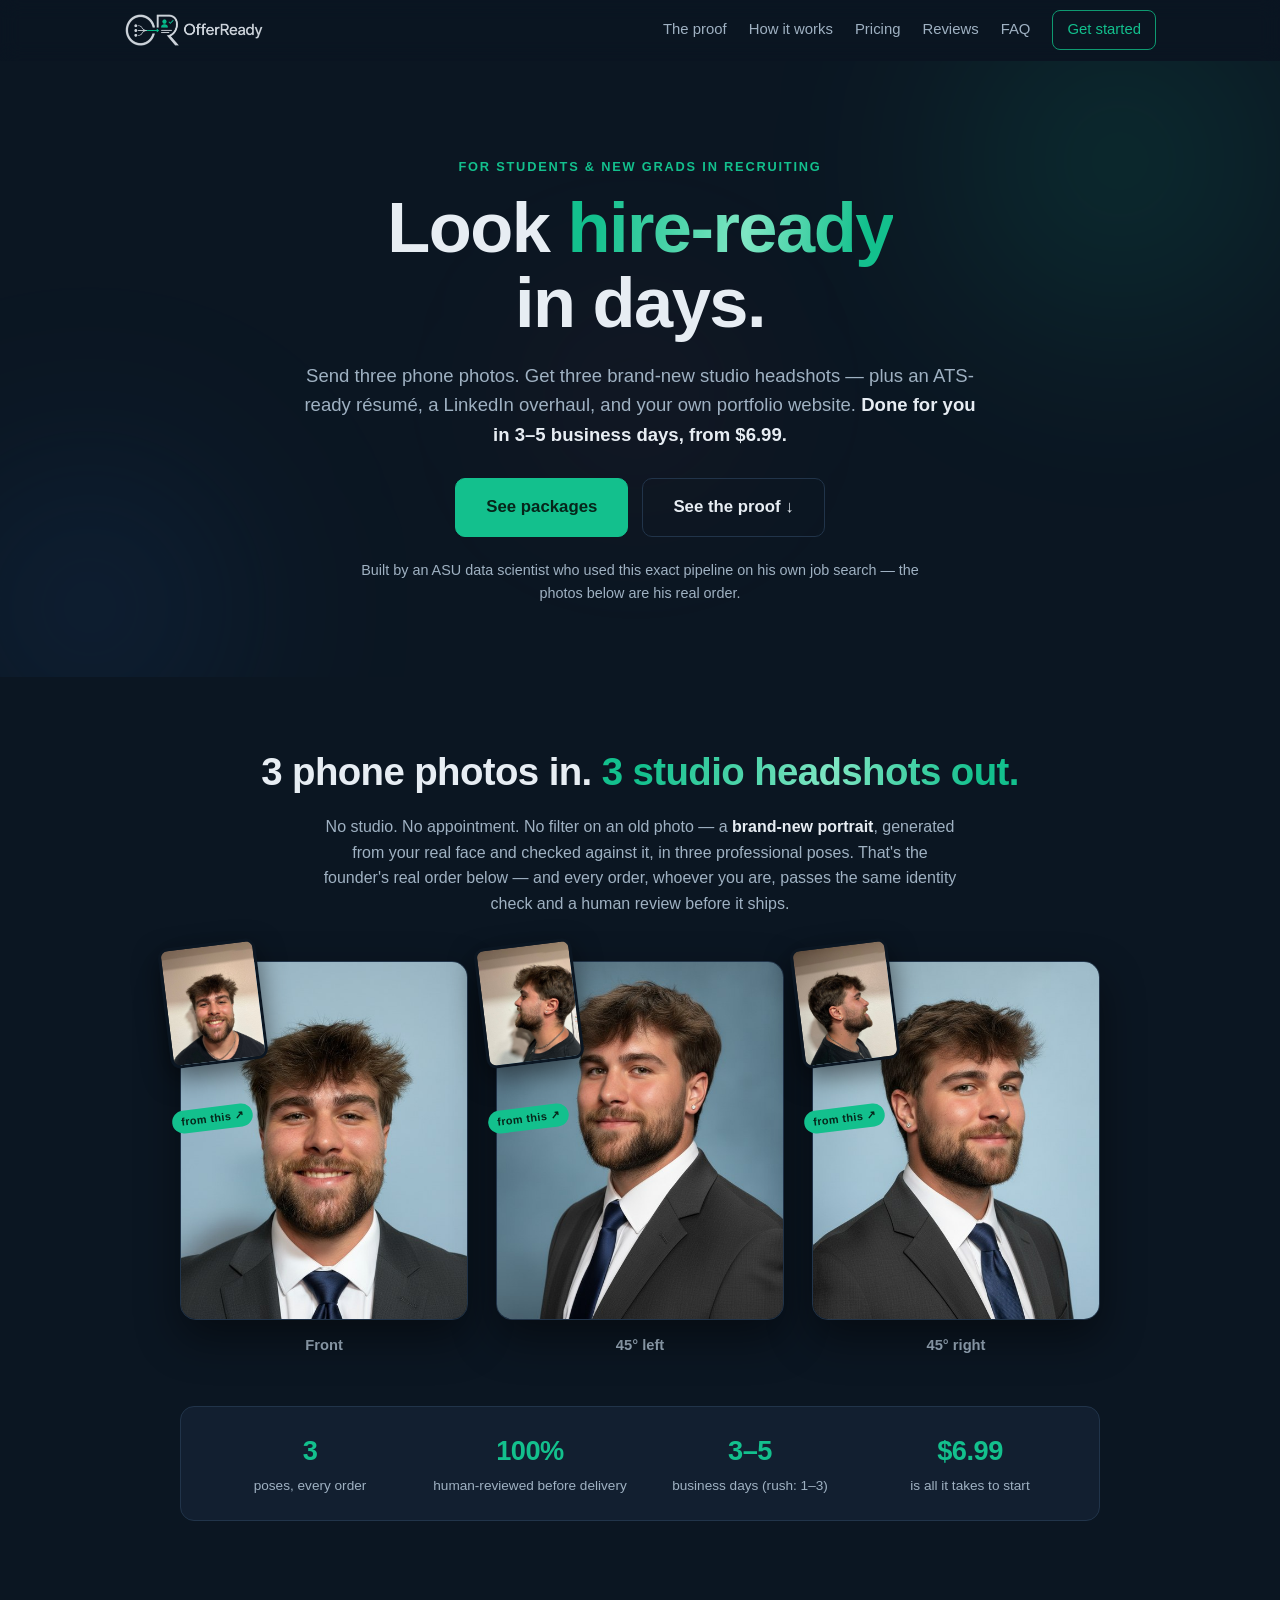
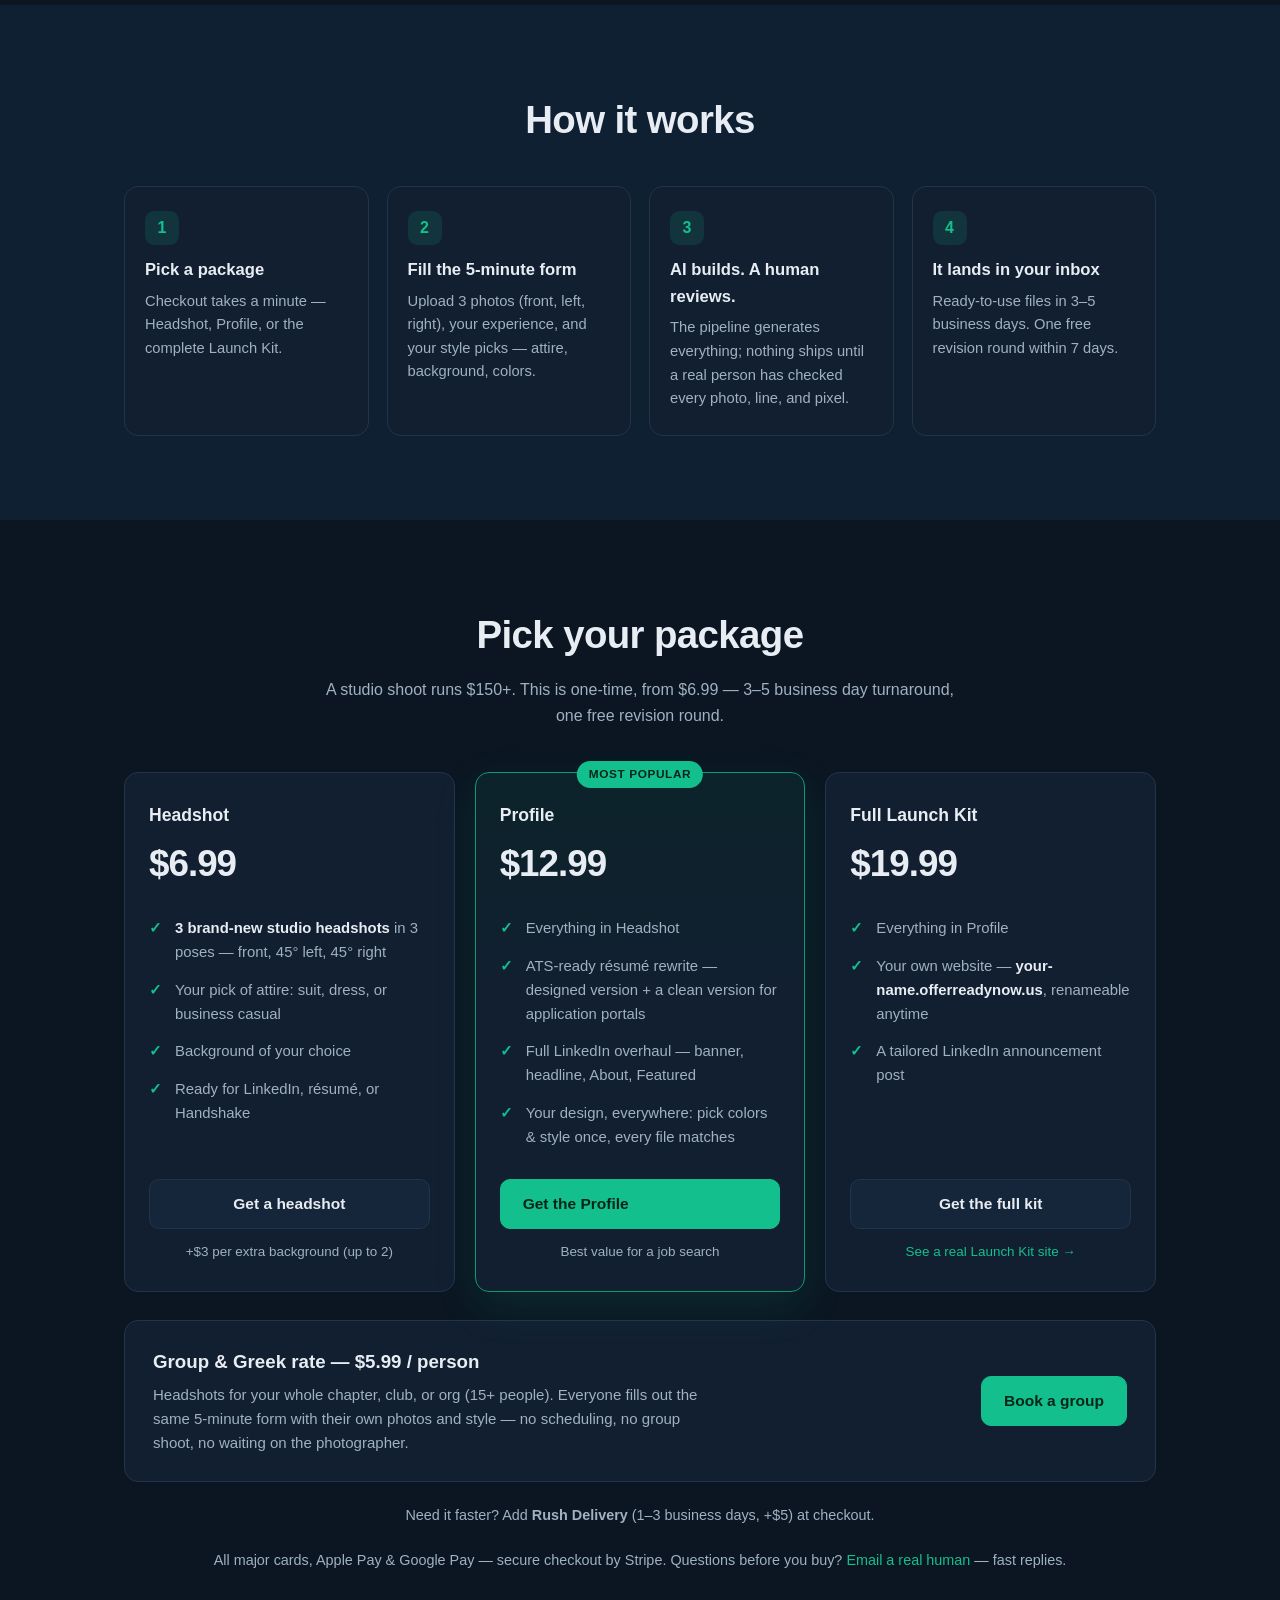
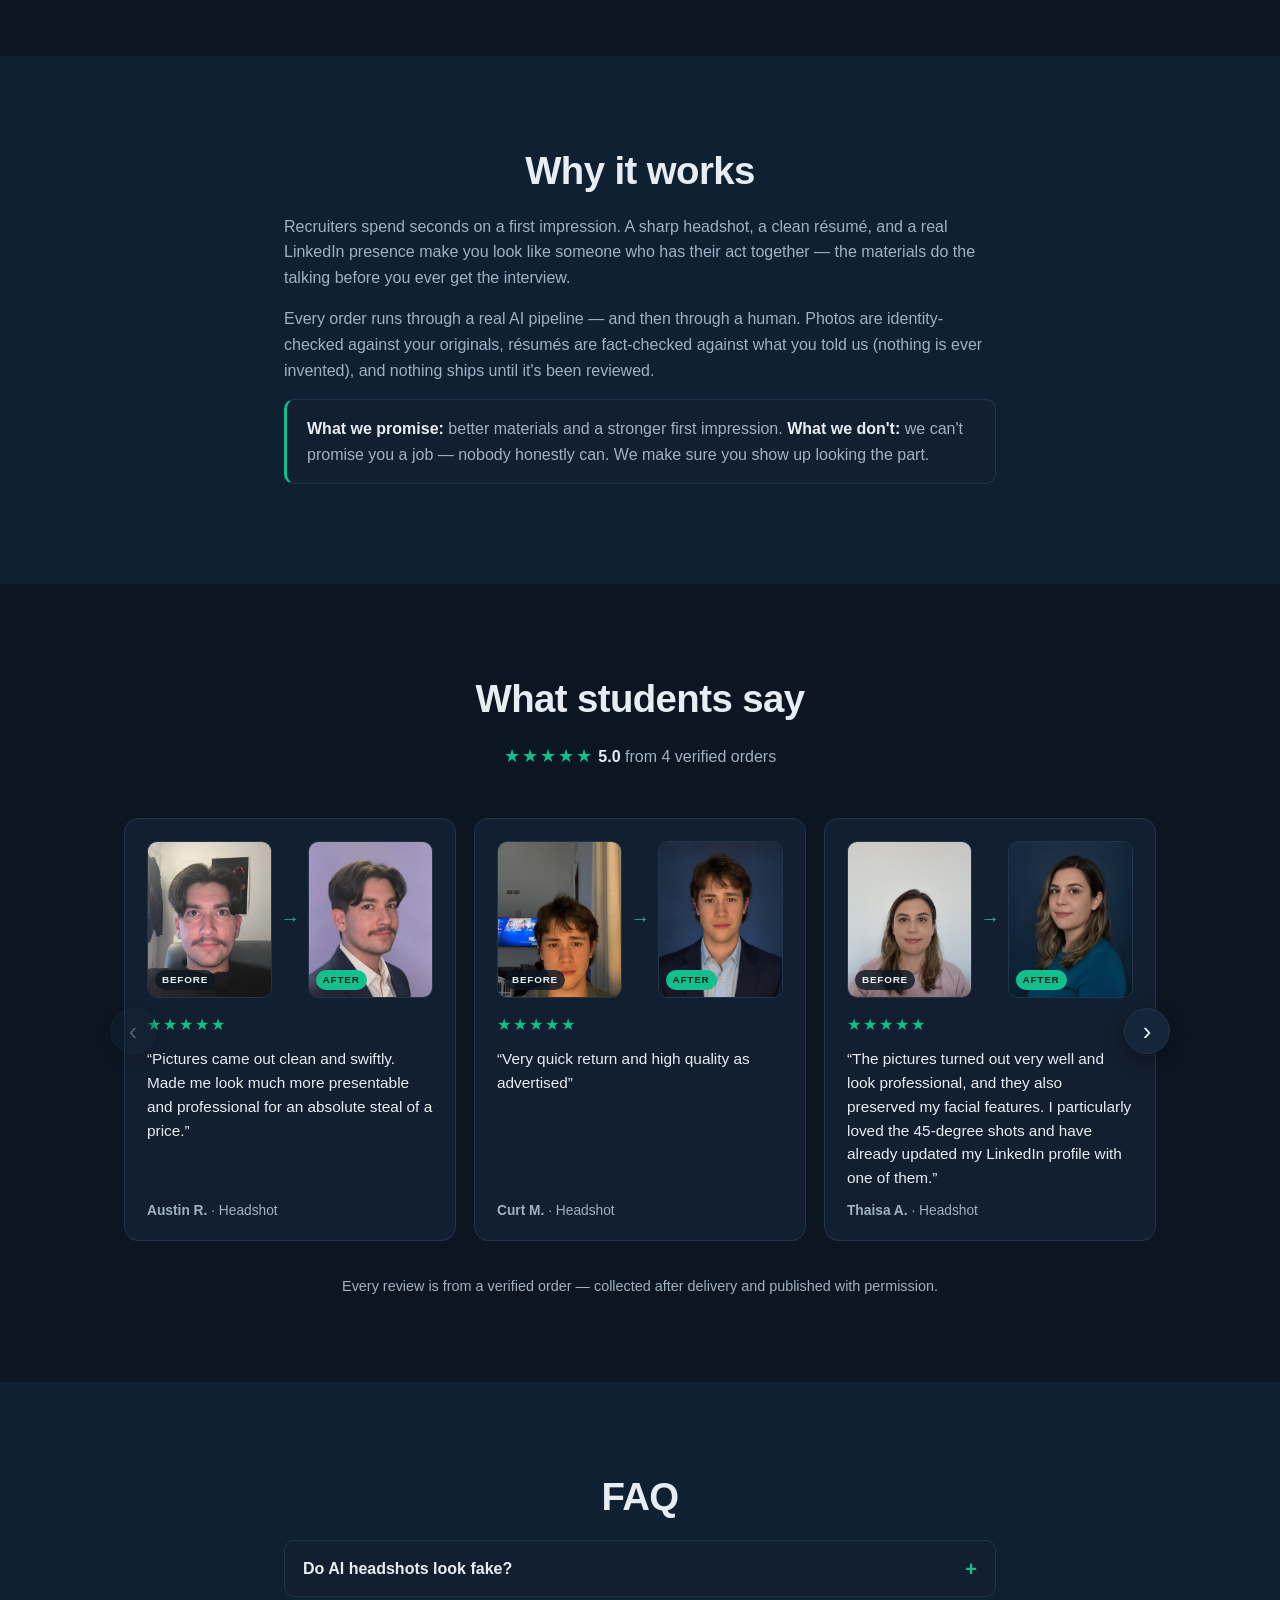
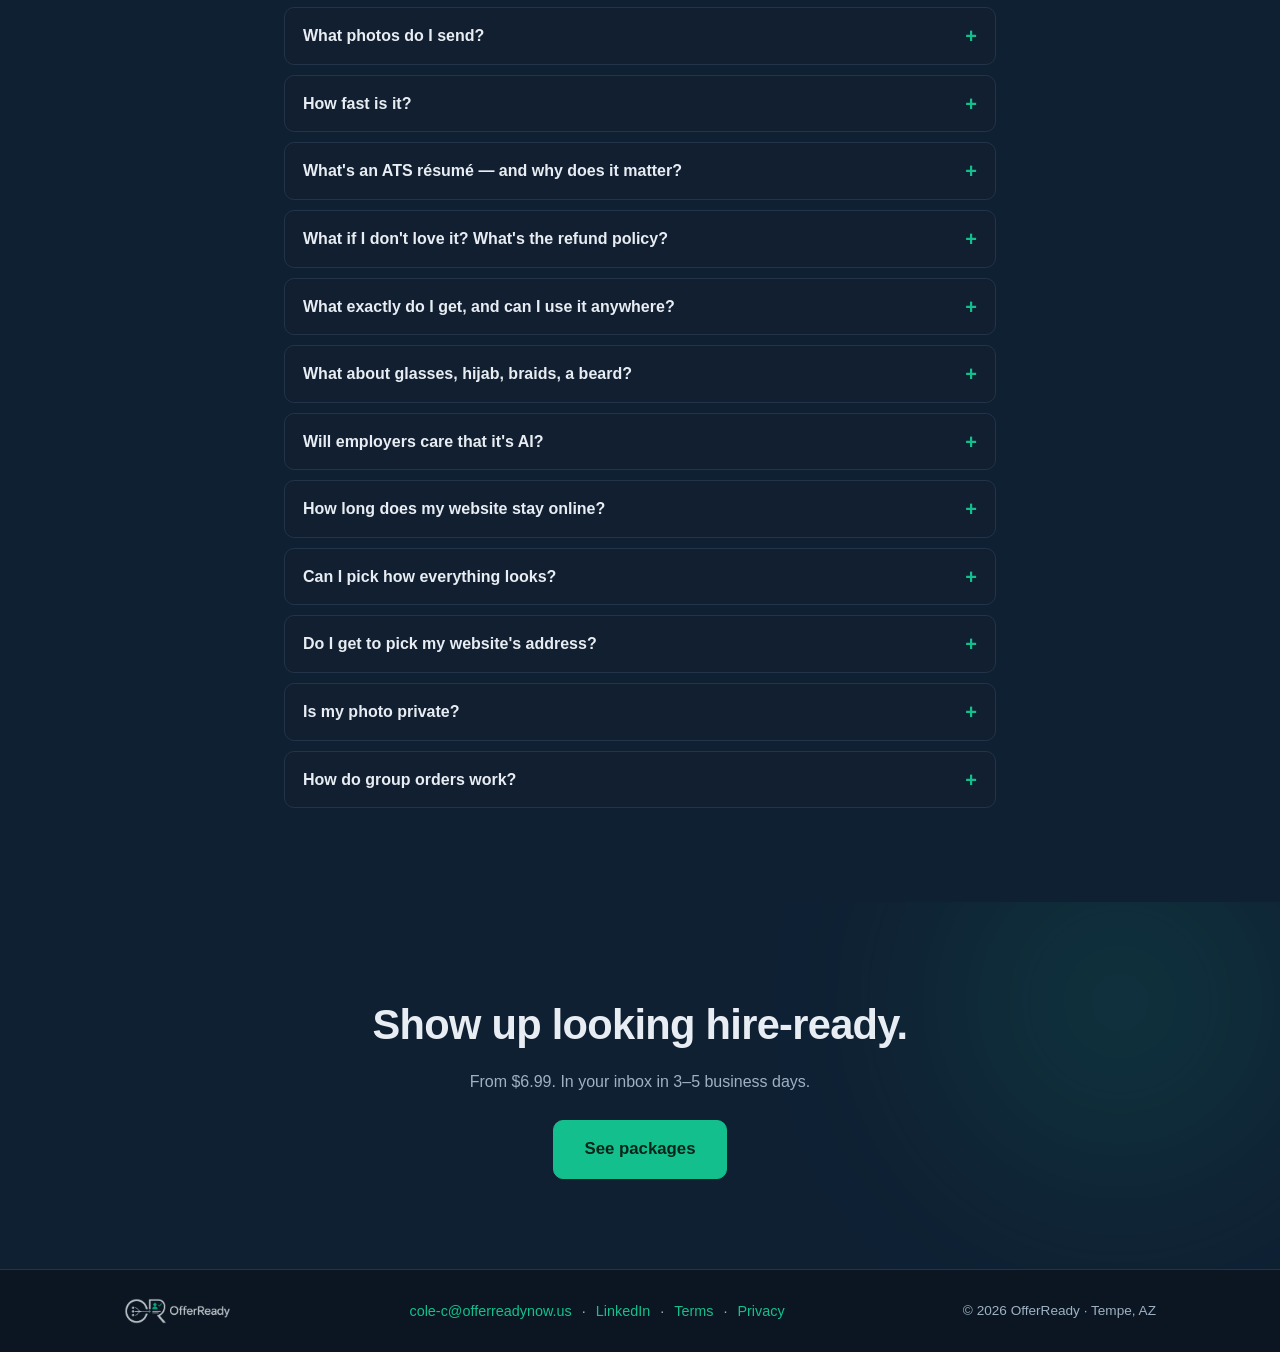
==== index.html @ 468ddea2 "reviews: clickthrough carousel (3 at a time, arrows page through)" ====
<!DOCTYPE html>
<html lang="en">
<head>
  <meta charset="UTF-8" />
  <meta name="viewport" content="width=device-width, initial-scale=1.0" />
  <title>OfferReady — Land the interview. Headshots, résumé, LinkedIn &amp; portfolio, AI-built in days.</title>
  <meta name="description" content="Send 3 phone photos, get 3 brand-new studio headshots — plus an ATS résumé, LinkedIn overhaul, and a hosted portfolio site. Done for you in 3–5 business days, from $6.99." />
  <meta property="og:title" content="OfferReady — 3 phone photos in. 3 studio headshots out." />
  <meta property="og:description" content="AI-built headshots, résumé, LinkedIn & portfolio in 3–5 business days. From $6.99." />
  <meta property="og:image" content="https://offerreadynow.us/assets/proof/og_card.png" />
  <meta property="og:url" content="https://offerreadynow.us/" />
  <meta property="og:type" content="website" />
  <meta name="twitter:card" content="summary_large_image" />
  <meta name="twitter:image" content="https://offerreadynow.us/assets/proof/og_card.png" />
  <link rel="icon" type="image/png" href="assets/favicon.png" />
  <link rel="stylesheet" href="style.css" />
</head>
<body>
  <header class="nav" id="nav">
    <div class="container nav-inner">
      <a href="#top" class="brand"><img src="assets/logo_dark.png" alt="OfferReady" /></a>
      <nav class="nav-links">
        <a href="#proof">The proof</a>
        <a href="#how">How it works</a>
        <a href="#pricing">Pricing</a>
        <a href="#reviews" id="nav-reviews" style="display:none">Reviews</a>
        <a href="#faq">FAQ</a>
        <a href="#pricing" class="nav-cta">Get started</a>
      </nav>
    </div>
  </header>

  <!-- HERO -->
  <section class="hero" id="top">
    <div class="aurora a1"></div><div class="aurora a2"></div><div class="aurora a3"></div>
    <div class="container hero-inner">
      <p class="eyebrow reveal">For students &amp; new grads in recruiting</p>
      <h1 class="reveal">Look <span class="grad-text">hire-ready</span><br/>in days.</h1>
      <p class="lede reveal">Send three phone photos. Get three brand-new studio headshots — plus an ATS-ready résumé, a LinkedIn overhaul, and your own portfolio website. <strong>Done for you in 3–5 business days, from $6.99.</strong></p>
      <div class="cta-row reveal">
        <a href="#pricing" class="btn btn-primary btn-lg">See packages</a>
        <a href="#proof" class="btn btn-ghost btn-lg">See the proof ↓</a>
      </div>
      <p class="trust reveal">Built by an ASU data scientist who used this exact pipeline on his own job search — the photos below are his real order.</p>
    </div>
  </section>

  <!-- PROOF: 3 in, 3 out -->
  <section class="section proof" id="proof">
    <div class="container">
      <h2 class="reveal">3 phone photos in. <span class="grad-text">3 studio headshots out.</span></h2>
      <p class="section-sub reveal">No studio. No appointment. No filter on an old photo — a <strong>brand-new portrait</strong>, generated from your real face and checked against it, in three professional poses. That's the founder's real order below — and every order, whoever you are, passes the same identity check and a human review before it ships.</p>

      <div class="pairs">
        <figure class="pair reveal">
          <div class="after"><img src="assets/proof/after_1.jpg" alt="Generated studio headshot, facing forward" loading="lazy" />
            <img class="before" src="assets/proof/before_1.jpg" alt="Original phone photo, facing forward" loading="lazy" />
            <span class="from-chip">from this ↗</span>
          </div>
          <figcaption>Front</figcaption>
        </figure>
        <figure class="pair reveal">
          <div class="after"><img src="assets/proof/after_2.jpg" alt="Generated studio headshot, angled left" loading="lazy" />
            <img class="before" src="assets/proof/before_2.jpg" alt="Original phone photo, left profile" loading="lazy" />
            <span class="from-chip">from this ↗</span>
          </div>
          <figcaption>45° left</figcaption>
        </figure>
        <figure class="pair reveal">
          <div class="after"><img src="assets/proof/after_3.jpg" alt="Generated studio headshot, angled right" loading="lazy" />
            <img class="before" src="assets/proof/before_3.jpg" alt="Original phone photo, right profile" loading="lazy" />
            <span class="from-chip">from this ↗</span>
          </div>
          <figcaption>45° right</figcaption>
        </figure>
      </div>

      <div class="stat-band reveal">
        <div><strong>3</strong><span>poses, every order</span></div>
        <div><strong>100%</strong><span>human-reviewed before delivery</span></div>
        <div><strong>3–5</strong><span>business days (rush: 1–3)</span></div>
        <div><strong>$6.99</strong><span>is all it takes to start</span></div>
      </div>
    </div>
  </section>

  <!-- HOW IT WORKS -->
  <section class="section alt" id="how">
    <div class="container">
      <h2 class="reveal">How it works</h2>
      <div class="steps">
        <div class="step reveal"><span class="num">1</span><h3>Pick a package</h3><p>Checkout takes a minute — Headshot, Profile, or the complete Launch Kit.</p></div>
        <div class="step reveal"><span class="num">2</span><h3>Fill the 5-minute form</h3><p>Upload 3 photos (front, left, right), your experience, and your style picks — attire, background, colors.</p></div>
        <div class="step reveal"><span class="num">3</span><h3>AI builds. A human reviews.</h3><p>The pipeline generates everything; nothing ships until a real person has checked every photo, line, and pixel.</p></div>
        <div class="step reveal"><span class="num">4</span><h3>It lands in your inbox</h3><p>Ready-to-use files in 3–5 business days. One free revision round within 7 days.</p></div>
      </div>
    </div>
  </section>

  <!-- PRICING -->
  <section class="section" id="pricing">
    <div class="container">
      <h2 class="reveal">Pick your package</h2>
      <p class="section-sub reveal">A studio shoot runs $150+. This is one-time, from $6.99 — 3–5 business day turnaround, one free revision round.</p>
      <div class="tiers">

        <div class="tier reveal">
          <h3>Headshot</h3>
          <div class="price">$6.99</div>
          <ul>
            <li><strong>3 brand-new studio headshots</strong> in 3 poses — front, 45° left, 45° right</li>
            <li>Your pick of attire: suit, dress, or business casual</li>
            <li>Background of your choice</li>
            <li>Ready for LinkedIn, résumé, or Handshake</li>
          </ul>
          <a href="https://buy.stripe.com/5kQfZhaCI4BLbZAaWE9Zm02" class="btn btn-tier" data-tier="headshot">Get a headshot</a>
          <p class="addon">+$3 per extra background (up to 2)</p>
        </div>

        <div class="tier featured reveal">
          <div class="badge">Most popular</div>
          <h3>Profile</h3>
          <div class="price">$12.99</div>
          <ul>
            <li>Everything in Headshot</li>
            <li>ATS-ready résumé rewrite — designed version + a clean version for application portals</li>
            <li>Full LinkedIn overhaul — banner, headline, About, Featured</li>
            <li>Your design, everywhere: pick colors &amp; style once, every file matches</li>
          </ul>
          <a href="https://buy.stripe.com/dRmaEXbGM2tD9Rse8Q9Zm03" class="btn btn-primary" data-tier="profile">Get the Profile</a>
          <p class="addon">Best value for a job search</p>
        </div>

        <div class="tier reveal">
          <h3>Full Launch Kit</h3>
          <div class="price">$19.99</div>
          <ul>
            <li>Everything in Profile</li>
            <li>Your own website — <strong>your-name.offerreadynow.us</strong>, renameable anytime</li>
            <li>A tailored LinkedIn announcement post</li>
          </ul>
          <a href="https://buy.stripe.com/cNieVd6ms7NX0gSaWE9Zm00" class="btn btn-tier" data-tier="kit">Get the full kit</a>
          <p class="addon"><a href="https://cole-campbell.offerreadynow.us/" target="_blank" rel="noopener">See a real Launch Kit site →</a></p>
        </div>

      </div>

      <div class="group reveal">
        <div>
          <h3>Group &amp; Greek rate — $5.99 / person</h3>
          <p>Headshots for your whole chapter, club, or org (15+ people). Everyone fills out the same 5-minute form with their own photos and style — no scheduling, no group shoot, no waiting on the photographer.</p>
        </div>
        <a href="https://buy.stripe.com/8x2dR9h162tD4x89SA9Zm01" class="btn btn-primary" data-tier="group">Book a group</a>
      </div>

      <p class="rush-note reveal">Need it faster? Add <strong>Rush Delivery</strong> (1–3 business days, +$5) at checkout.</p>
      <p class="rush-note reveal">All major cards, Apple Pay &amp; Google Pay — secure checkout by Stripe. Questions before you buy? <a href="mailto:cole-c@offerreadynow.us">Email a real human</a> — fast replies.</p>
    </div>
  </section>

  <!-- WHY -->
  <section class="section alt" id="why">
    <div class="container narrow">
      <h2 class="reveal">Why it works</h2>
      <p class="reveal">Recruiters spend seconds on a first impression. A sharp headshot, a clean résumé, and a real LinkedIn presence make you look like someone who has their act together — the materials do the talking before you ever get the interview.</p>
      <p class="reveal">Every order runs through a real AI pipeline — and then through a human. Photos are identity-checked against your originals, résumés are fact-checked against what you told us (nothing is ever invented), and nothing ships until it's been reviewed.</p>
      <p class="promise reveal"><strong>What we promise:</strong> better materials and a stronger first impression. <strong>What we don't:</strong> we can't promise you a job — nobody honestly can. We make sure you show up looking the part.</p>
    </div>
  </section>

  <!-- REVIEWS (appears automatically once reviews.json has entries) -->
  <section class="section" id="reviews" style="display:none">
    <div class="container">
      <h2 class="reveal in">What students say</h2>
      <p class="section-sub reveal in" id="reviews-sub"></p>
      <div class="reviews-carousel">
        <button class="rev-arrow" id="rev-prev" aria-label="Previous reviews" hidden>‹</button>
        <div class="reviews-track" id="reviews-grid"></div>
        <button class="rev-arrow" id="rev-next" aria-label="Next reviews" hidden>›</button>
      </div>
      <p class="rush-note">Every review is from a verified order — collected after delivery and published with permission.</p>
    </div>
  </section>

  <!-- FAQ -->
  <section class="section" id="faq">
    <div class="container narrow">
      <h2 class="reveal">FAQ</h2>
      <div class="faq reveal">
        <details><summary>Do AI headshots look fake?</summary><p>Scroll up — those are real results from a real order. We don't slap a filter on your photo; we generate a brand-new studio portrait from your three photos, then verify it against your real face before it ever reaches you. If it doesn't look like you, it doesn't ship.</p></details>
        <details><summary>What photos do I send?</summary><p>Three normal phone photos: one facing the camera, one from your left side, one from your right side. Shoulders up, decent lighting, face fully visible — no sunglasses or hats. The form walks you through it.</p></details>
        <details><summary>How fast is it?</summary><p>3–5 business days from when you submit the form. Need it sooner? Rush delivery (1–3 business days) is +$5.</p></details>
        <details><summary>What's an ATS résumé — and why does it matter?</summary><p>Most companies — and nearly all large ones — screen résumés with software called an <strong>Applicant Tracking System (ATS)</strong> before a human ever reads them. If yours isn't formatted so the ATS can parse it cleanly, it can get auto-filtered out no matter how qualified you are. Every Profile and Full Launch Kit includes <strong>two résumés</strong>: a clean, ATS-safe version that parses correctly in those systems and application portals, plus a designed version for the humans who read it next. Same content — both gates covered.</p></details>
        <details><summary>What if I don't love it? What's the refund policy?</summary><p>Every order includes one free revision round within 7 days of delivery — one reply listing all the tweaks you want, turned around in ~2 business days. Before production starts, you can cancel for a full refund, no questions. After delivery, if something genuinely doesn't meet the standard you see on this page and a revision can't fix it, we refund that item. Full details in our <a href="terms.html">Terms</a>.</p></details>
        <details><summary>What exactly do I get, and can I use it anywhere?</summary><p>Headshots as high-resolution PNGs (portrait-cropped, LinkedIn/print ready), résumés as two PDFs (a designed one for humans and a clean one for application portals), your LinkedIn banner as a PNG with copy-paste text, and your portfolio site live at its own address plus a zip of the files. Everything is <strong>yours</strong> — personal and commercial use, anywhere, forever.</p></details>
        <details><summary>What about glasses, hijab, braids, a beard?</summary><p>Kept, exactly as you wear them — the AI changes your background and attire, not who you are. Use the form's styling notes for specifics (glasses on or off, keep the beard, etc.). We never alter your identity: no slimming, no skin-tone changes, no "beautifying."</p></details>
        <details><summary>Will employers care that it's AI?</summary><p>These are brand-new portraits generated from your real photos and verified against your face — not filters and not anyone else's body. There's no watermark, and it's your photo to use like any studio shot. What recruiters notice is that you look sharp.</p></details>
        <details><summary>How long does my website stay online?</summary><p>Hosting is included for at least 12 months — and in practice for as long as OfferReady exists; we don't delete client sites. You also get a zip of the whole site that works on any host, and if hosting ever wound down you'd get 30 days' notice. Details in the <a href="terms.html">Terms</a>.</p></details>
        <details><summary>Can I pick how everything looks?</summary><p>Yes. The form lets you choose attire (suit, dress, or business casual), headshot background, a color theme, and overall style — and that one choice is applied consistently across your headshots, résumé, LinkedIn assets, and portfolio site.</p></details>
        <details><summary>Do I get to pick my website's address?</summary><p>Yes — Full Launch Kit sites live at their own address, like <code>jane-smith.offerreadynow.us</code>. Pick the name in the form, and rename it anytime after delivery, free.</p></details>
        <details><summary>Is my photo private?</summary><p>Yes. Your photos are used only to make your order, never shared, sold, or used in our marketing — and they're purged within 90 days of delivery (or the same day you ask). Full detail, including exactly which services touch your data, in our <a href="privacy.html">Privacy Policy</a>.</p></details>
        <details><summary>How do group orders work?</summary><p>One organizer (treasurer, exec board) pays once at the group link — 15+ people × $5.99. Then share our form link with your chapter: each member fills out a ~2-minute form with their own photos, background, and attire picks, plus your chapter name so we match them to your order. Everyone gets their own headshots by email. We reconcile submissions against the paid headcount, and <a href="mailto:cole-c@offerreadynow.us">email us first</a> if you want an invoice or have questions.</p></details>
      </div>
    </div>
  </section>

  <!-- FINAL CTA -->
  <section class="final-cta">
    <div class="aurora a1"></div>
    <div class="container center">
      <h2 class="reveal">Show up looking hire-ready.</h2>
      <p class="reveal">From $6.99. In your inbox in 3–5 business days.</p>
      <a href="#pricing" class="btn btn-primary btn-lg reveal">See packages</a>
    </div>
  </section>

  <footer class="footer">
    <div class="container foot-inner">
      <span class="brand"><img src="assets/logo_dark.png" alt="OfferReady" /></span>
      <span class="foot-links">
        <a href="mailto:cole-c@offerreadynow.us">cole-c@offerreadynow.us</a>
        <span>·</span>
        <a href="https://www.linkedin.com/in/cole-campbell23" target="_blank" rel="noopener">LinkedIn</a>
        <span>·</span>
        <a href="terms.html">Terms</a>
        <span>·</span>
        <a href="privacy.html">Privacy</a>
      </span>
      <span class="foot-note">© <span id="year"></span> OfferReady · Tempe, AZ</span>
    </div>
  </footer>

  <script>
    document.getElementById('year').textContent = new Date().getFullYear();
    addEventListener('scroll', () => document.getElementById('nav').classList.toggle('scrolled', scrollY > 10), {passive:true});
    fetch('reviews.json').then(r => r.ok ? r.json() : []).then(rs => {
      if (!Array.isArray(rs) || !rs.length) return;
      const esc = t => { const d = document.createElement('div'); d.textContent = t; return d.innerHTML; };
      const stars = n => '<span class="stars">' + '★'.repeat(n) + '<span class="stars-off">' + '★'.repeat(5 - n) + '</span></span>';
      const avg = (rs.reduce((a, r) => a + r.stars, 0) / rs.length).toFixed(1);
      document.getElementById('reviews-sub').innerHTML =
        stars(Math.round(avg)) + ' <strong>' + avg + '</strong> from ' + rs.length +
        ' verified order' + (rs.length > 1 ? 's' : '');
      const ba = r => (r.before && r.after)
        ? '<div class="ba-pair">' +
            '<figure><img src="' + esc(r.before) + '" alt="before" loading="lazy"><figcaption>before</figcaption></figure>' +
            '<span class="ba-arrow">→</span>' +
            '<figure><img src="' + esc(r.after) + '" alt="after" loading="lazy"><figcaption>after</figcaption></figure>' +
          '</div>' : '';
      const track = document.getElementById('reviews-grid');
      track.innerHTML = rs.slice(0, 15).map(r =>
        '<figure class="review-card' + (r.before && r.after ? ' has-ba' : '') + '">' + ba(r) + stars(r.stars) +
        '<blockquote>“' + esc(r.quote) + '”</blockquote>' +
        '<figcaption><strong>' + esc(r.name) + '</strong> · ' + esc(r.detail) + '</figcaption></figure>'
      ).join('');
      document.getElementById('reviews').style.display = '';
      document.getElementById('nav-reviews').style.display = '';
      document.getElementById('faq').classList.add('alt');

      // carousel: page through ~3 cards at a time; arrows hide if everything fits
      const prev = document.getElementById('rev-prev'), next = document.getElementById('rev-next');
      const overflow = () => track.scrollWidth > track.clientWidth + 4;
      const sync = () => {
        const has = overflow();
        prev.hidden = next.hidden = !has;
        if (has) {
          prev.classList.toggle('off', track.scrollLeft < 4);
          next.classList.toggle('off', track.scrollLeft + track.clientWidth >= track.scrollWidth - 4);
        }
      };
      prev.onclick = () => track.scrollBy({ left: -track.clientWidth, behavior: 'smooth' });
      next.onclick = () => track.scrollBy({ left: track.clientWidth, behavior: 'smooth' });
      track.addEventListener('scroll', sync, { passive: true });
      addEventListener('resize', sync);
      sync();
    }).catch(() => {});
    const io = new IntersectionObserver(es => es.forEach(e => {
      if (e.isIntersecting) { e.target.classList.add('in'); io.unobserve(e.target); }
    }), {threshold: 0.12});
    document.querySelectorAll('.reveal').forEach(el => io.observe(el));
  </script>
</body>
</html>
---- style.css ----
:root{
  --navy:#0b1622; --navy-2:#0f2033; --panel:#121f30; --panel-2:#16263a;
  --border:#21344a; --text:#e7edf3; --muted:#9fb1c2;
  --green:#13c08d; --green-dim:#0e9a71; --green-soft:rgba(19,192,141,.13);
  --maroon:#c0474a;
  --radius:14px; --maxw:1080px;
  --sans:-apple-system,BlinkMacSystemFont,"Segoe UI",Roboto,Helvetica,Arial,sans-serif;
  --mono:ui-monospace,"Consolas",monospace;
}
*{box-sizing:border-box;margin:0;padding:0}
html{scroll-behavior:smooth;scroll-padding-top:72px}
body{background:var(--navy);color:var(--text);font-family:var(--sans);line-height:1.6;-webkit-font-smoothing:antialiased;overflow-x:hidden}
a{color:var(--green);text-decoration:none}
.container{max-width:var(--maxw);margin:0 auto;padding:0 24px}
.narrow{max-width:760px}
.center{text-align:center}
.brand{display:flex;align-items:center}
.brand img{height:34px;display:block}
.footer .brand img{height:26px;opacity:.9}
.grad-text{background:linear-gradient(100deg,var(--green) 10%,#7fe6c3 55%,var(--green) 90%);-webkit-background-clip:text;background-clip:text;color:transparent}

/* reveal-on-scroll */
.reveal{opacity:0;transform:translateY(22px);transition:opacity .6s ease,transform .6s ease}
.reveal.in{opacity:1;transform:none}
@media (prefers-reduced-motion:reduce){.reveal{opacity:1;transform:none;transition:none}.aurora{animation:none!important}}

/* NAV */
.nav{position:sticky;top:0;z-index:50;background:rgba(11,22,34,.72);backdrop-filter:blur(10px);border-bottom:1px solid transparent;transition:.25s}
.nav.scrolled{border-bottom-color:var(--border);background:rgba(11,22,34,.92)}
.nav-inner{display:flex;align-items:center;justify-content:space-between;height:60px}
.nav-links{display:flex;align-items:center;gap:22px}
.nav-links a{color:var(--muted);font-size:.93rem;font-weight:500}
.nav-links a:hover{color:var(--text)}
.nav-cta{border:1px solid var(--green-dim);border-radius:8px;padding:7px 14px;color:var(--green)!important}
.nav-cta:hover{background:var(--green-soft)}

/* BUTTONS */
.btn{display:inline-block;padding:12px 22px;border-radius:10px;border:1px solid var(--border);color:var(--text);font-weight:700;font-size:.97rem;cursor:pointer;transition:transform .15s,background .2s,border-color .2s,box-shadow .2s}
.btn:hover{transform:translateY(-2px)}
.btn-primary{background:var(--green);border-color:var(--green);color:#06251a}
.btn-primary:hover{background:#19d69e;box-shadow:0 6px 24px rgba(19,192,141,.35)}
.btn-ghost{background:transparent}
.btn-ghost:hover{border-color:var(--green-dim)}
.btn-tier{width:100%;text-align:center;background:var(--panel-2)}
.btn-tier:hover{border-color:var(--green-dim);box-shadow:0 6px 20px rgba(19,192,141,.18)}
.btn-lg{padding:15px 30px;font-size:1.05rem}

/* AURORA backdrop */
.aurora{position:absolute;border-radius:50%;filter:blur(90px);opacity:.5;pointer-events:none;z-index:0}
.a1{width:560px;height:560px;background:radial-gradient(circle,rgba(19,192,141,.34),transparent 65%);top:-180px;right:-120px;animation:drift 16s ease-in-out infinite alternate}
.a2{width:460px;height:460px;background:radial-gradient(circle,rgba(31,80,140,.5),transparent 65%);bottom:-160px;left:-140px;animation:drift 20s ease-in-out infinite alternate-reverse}
.a3{width:300px;height:300px;background:radial-gradient(circle,rgba(192,71,74,.22),transparent 65%);top:30%;left:38%;animation:drift 24s ease-in-out infinite alternate}
@keyframes drift{from{transform:translate(0,0) scale(1)}to{transform:translate(60px,40px) scale(1.12)}}

/* HERO */
.hero{position:relative;padding:96px 0 72px;text-align:center;overflow:hidden}
.hero-inner{position:relative;z-index:1;max-width:820px;margin:0 auto}
.eyebrow{color:var(--green);font-weight:700;letter-spacing:.14em;text-transform:uppercase;font-size:.8rem;margin-bottom:14px}
.hero h1{font-size:clamp(2.6rem,6.5vw,4.4rem);line-height:1.06;letter-spacing:-1.5px;margin-bottom:20px}
.lede{font-size:1.16rem;color:var(--muted);max-width:680px;margin:0 auto 28px}
.lede strong{color:var(--text)}
.cta-row{display:flex;gap:14px;justify-content:center;flex-wrap:wrap;margin-bottom:22px}
.trust{color:var(--muted);font-size:.9rem;max-width:560px;margin:0 auto}

/* SECTIONS */
.section{padding:84px 0;position:relative}
.section.alt{background:var(--navy-2)}
.section h2{font-size:clamp(1.7rem,3.6vw,2.4rem);letter-spacing:-.6px;margin-bottom:12px;text-align:center}
.section-sub{color:var(--muted);text-align:center;max-width:640px;margin:0 auto 44px}
.section-sub strong{color:var(--text)}

/* PROOF pairs */
.proof{padding-top:64px}
.pairs{display:grid;grid-template-columns:repeat(3,1fr);gap:28px;max-width:920px;margin:0 auto 48px}
.pair{text-align:center}
.pair .after{position:relative;border-radius:16px;overflow:visible}
.pair .after>img:first-child{width:100%;border-radius:16px;border:1px solid var(--border);box-shadow:0 18px 44px rgba(0,0,0,.45);display:block;transition:transform .3s ease,box-shadow .3s ease}
.pair:hover .after>img:first-child{transform:translateY(-4px);box-shadow:0 24px 54px rgba(19,192,141,.22)}
.pair .before{position:absolute;top:-18px;left:-16px;width:34%;border-radius:10px;border:3px solid var(--navy);box-shadow:0 10px 26px rgba(0,0,0,.5);transform:rotate(-7deg);transition:transform .3s ease;z-index:2}
.pair:hover .before{transform:rotate(-2deg) scale(1.06)}
.from-chip{position:absolute;left:-8px;top:calc(34% * 1.25 - 6px);background:var(--green);color:#06251a;font-size:.68rem;font-weight:800;letter-spacing:.04em;padding:3px 9px;border-radius:999px;transform:rotate(-7deg);z-index:3}
.pair figcaption{margin-top:14px;color:var(--muted);font-weight:600;font-size:.92rem}

/* stat band */
.stat-band{display:grid;grid-template-columns:repeat(4,1fr);gap:14px;background:var(--panel);border:1px solid var(--border);border-radius:var(--radius);padding:22px 26px;max-width:920px;margin:0 auto}
.stat-band div{text-align:center}
.stat-band strong{display:block;font-size:1.7rem;color:var(--green);letter-spacing:-.5px}
.stat-band span{color:var(--muted);font-size:.85rem}

/* STEPS */
.steps{display:grid;grid-template-columns:repeat(4,1fr);gap:18px;margin-top:36px}
.step{background:var(--panel);border:1px solid var(--border);border-radius:var(--radius);padding:24px 20px;transition:transform .2s,border-color .2s}
.step:hover{transform:translateY(-4px);border-color:var(--green-dim)}
.num{display:inline-flex;width:34px;height:34px;align-items:center;justify-content:center;background:var(--green-soft);color:var(--green);border-radius:9px;font-weight:800;margin-bottom:12px}
.step h3{font-size:1.04rem;margin-bottom:6px}
.step p{color:var(--muted);font-size:.92rem}

/* TIERS */
.tiers{display:grid;grid-template-columns:repeat(3,1fr);gap:20px;margin-top:40px}
.tier{position:relative;background:var(--panel);border:1px solid var(--border);border-radius:var(--radius);padding:28px 24px;display:flex;flex-direction:column;transition:transform .2s,border-color .2s,box-shadow .2s}
.tier:hover{transform:translateY(-5px);border-color:var(--green-dim)}
.tier.featured{border-color:var(--green-dim);background:linear-gradient(180deg,rgba(19,192,141,.08),var(--panel) 45%);box-shadow:0 14px 44px rgba(19,192,141,.12)}
.badge{position:absolute;top:-12px;left:50%;transform:translateX(-50%);background:var(--green);color:#06251a;font-size:.74rem;font-weight:800;letter-spacing:.05em;text-transform:uppercase;padding:4px 12px;border-radius:999px}
.tier h3{font-size:1.1rem}
.price{font-size:2.3rem;font-weight:800;letter-spacing:-1px;margin:6px 0 16px}
.tier ul{list-style:none;margin-bottom:22px;flex:1}
.tier li{padding:7px 0 7px 26px;position:relative;color:var(--muted);font-size:.93rem}
.tier li strong{color:var(--text)}
.tier li::before{content:"✓";position:absolute;left:0;color:var(--green);font-weight:800}
.addon{margin-top:12px;color:var(--muted);font-size:.84rem;text-align:center}

/* group */
.group{display:flex;align-items:center;justify-content:space-between;gap:24px;background:var(--panel);border:1px solid var(--border);border-radius:var(--radius);padding:26px 28px;margin-top:28px;flex-wrap:wrap}
.group h3{margin-bottom:6px}
.group p{color:var(--muted);font-size:.94rem;max-width:560px}
.rush-note{text-align:center;color:var(--muted);font-size:.9rem;margin-top:22px}

/* WHY */
#why p{margin-bottom:16px;color:var(--muted)}
#why p strong{color:var(--text)}
.promise{background:var(--panel);border:1px solid var(--border);border-left:3px solid var(--green);border-radius:10px;padding:16px 20px}

/* FAQ */
.faq details{background:var(--panel);border:1px solid var(--border);border-radius:10px;margin-bottom:10px;overflow:hidden}
.faq summary{padding:15px 18px;cursor:pointer;font-weight:600;list-style:none;position:relative;padding-right:40px}
.faq summary::after{content:"+";position:absolute;right:18px;top:12px;color:var(--green);font-size:1.25rem;font-weight:700;transition:transform .2s}
.faq details[open] summary::after{transform:rotate(45deg)}
.faq summary::-webkit-details-marker{display:none}
.faq details p{padding:0 18px 16px;color:var(--muted);font-size:.95rem}
.faq code{font-family:var(--mono);background:var(--green-soft);color:var(--green);padding:1px 6px;border-radius:5px;font-size:.85em}

/* FINAL CTA */
.final-cta{position:relative;padding:90px 0;background:var(--navy-2);overflow:hidden;text-align:center}
.final-cta h2{font-size:clamp(1.8rem,4vw,2.6rem);letter-spacing:-.7px;margin-bottom:10px;position:relative;z-index:1}
.final-cta p{color:var(--muted);margin-bottom:26px;position:relative;z-index:1}
.final-cta .btn{position:relative;z-index:1}

/* FOOTER */
.footer{border-top:1px solid var(--border);padding:28px 0}
.foot-inner{display:flex;align-items:center;justify-content:space-between;gap:14px;flex-wrap:wrap}
.foot-links{display:flex;gap:10px;color:var(--muted);font-size:.9rem}
.foot-note{color:var(--muted);font-size:.85rem}

/* RESPONSIVE */
@media (max-width:900px){
  .steps{grid-template-columns:repeat(2,1fr)}
  .tiers{grid-template-columns:1fr;max-width:480px;margin-left:auto;margin-right:auto}
  .stat-band{grid-template-columns:repeat(2,1fr);gap:20px}
  .pairs{grid-template-columns:repeat(3,1fr);gap:16px}
  .reviews-track .review-card{flex-basis:calc((100% - 18px)/2)}   /* 2 visible on tablet */
}
@media (max-width:640px){
  .nav-links a:not(.nav-cta){display:none}
  .hero{padding:64px 0 48px}
  .steps{grid-template-columns:1fr}
  .pairs{grid-template-columns:1fr;max-width:340px;gap:34px}
  .group{flex-direction:column;align-items:flex-start}
  .aurora{animation:none;filter:blur(60px);opacity:.4}  /* animated 90px blurs jank phones */
  .reviews-track .review-card{flex-basis:86%}       /* 1 + a peek of the next on phones */
  #rev-prev{left:2px} #rev-next{right:2px}          /* inset arrows so they don't clip */
}

/* LEGAL pages */
.legal h1{font-size:2rem;letter-spacing:-.6px;margin-bottom:8px}
.legal-sub{color:var(--muted);font-size:.92rem;margin-bottom:30px}
.legal h2{font-size:1.15rem;margin:30px 0 10px;color:var(--text)}
.legal p,.legal li{color:var(--muted);font-size:.96rem;margin-bottom:10px}
.legal ul{padding-left:22px;margin-bottom:14px}
.legal code{font-family:var(--mono);background:var(--green-soft);color:var(--green);padding:1px 6px;border-radius:5px;font-size:.85em}
.legal strong{color:var(--text)}

/* REVIEWS board — scroll-snap carousel, 3 visible, arrows page through */
.reviews-carousel{position:relative;margin:36px 0 26px}
.reviews-track{display:flex;gap:18px;overflow-x:auto;scroll-snap-type:x mandatory;
  scroll-behavior:smooth;scrollbar-width:none;-ms-overflow-style:none;padding:4px 0 8px}
.reviews-track::-webkit-scrollbar{display:none}
.review-card{flex:0 0 calc((100% - 36px)/3);scroll-snap-align:start;
  background:var(--panel);border:1px solid var(--border);border-radius:var(--radius);
  padding:22px 22px 18px;display:flex;flex-direction:column;gap:10px;transition:transform .2s,border-color .2s}
.review-card:hover{transform:translateY(-4px);border-color:var(--green-dim)}
.rev-arrow{position:absolute;top:50%;transform:translateY(-50%);z-index:6;width:46px;height:46px;
  border-radius:50%;border:1px solid var(--border);background:var(--panel-2);color:var(--text);
  font-size:1.6rem;line-height:1;cursor:pointer;display:flex;align-items:center;justify-content:center;
  box-shadow:0 6px 20px rgba(0,0,0,.35);transition:.2s}
.rev-arrow:hover{border-color:var(--green-dim);color:var(--green)}
.rev-arrow.off{opacity:.3;pointer-events:none}
.rev-arrow[hidden]{display:none}
#rev-prev{left:-14px}
#rev-next{right:-14px}
.review-card blockquote{color:var(--text);font-size:.96rem;line-height:1.55;flex:1}
.review-card figcaption{color:var(--muted);font-size:.86rem}
.stars{color:var(--green);letter-spacing:2px;font-size:1rem}
.stars-off{color:var(--border)}
#reviews-sub .stars{font-size:1.1rem}
/* before/after pair inside a review card */
.ba-pair{display:flex;align-items:center;gap:8px;margin-bottom:4px}
.ba-pair figure{flex:1;margin:0;position:relative}
.ba-pair img{width:100%;aspect-ratio:4/5;object-fit:cover;border-radius:10px;border:1px solid var(--border);display:block}
.ba-pair figcaption{position:absolute;left:8px;bottom:8px;font-size:.62rem;font-weight:800;letter-spacing:.08em;text-transform:uppercase;background:rgba(11,22,34,.78);color:var(--text);padding:2px 7px;border-radius:99px}
.ba-pair figure:last-child figcaption{background:var(--green);color:#06251a}
.ba-arrow{color:var(--green);font-size:1.2rem;font-weight:800;flex:0 0 auto}
@media (max-width:900px){.reviews-grid{grid-template-columns:1fr;max-width:480px;margin-left:auto;margin-right:auto}}
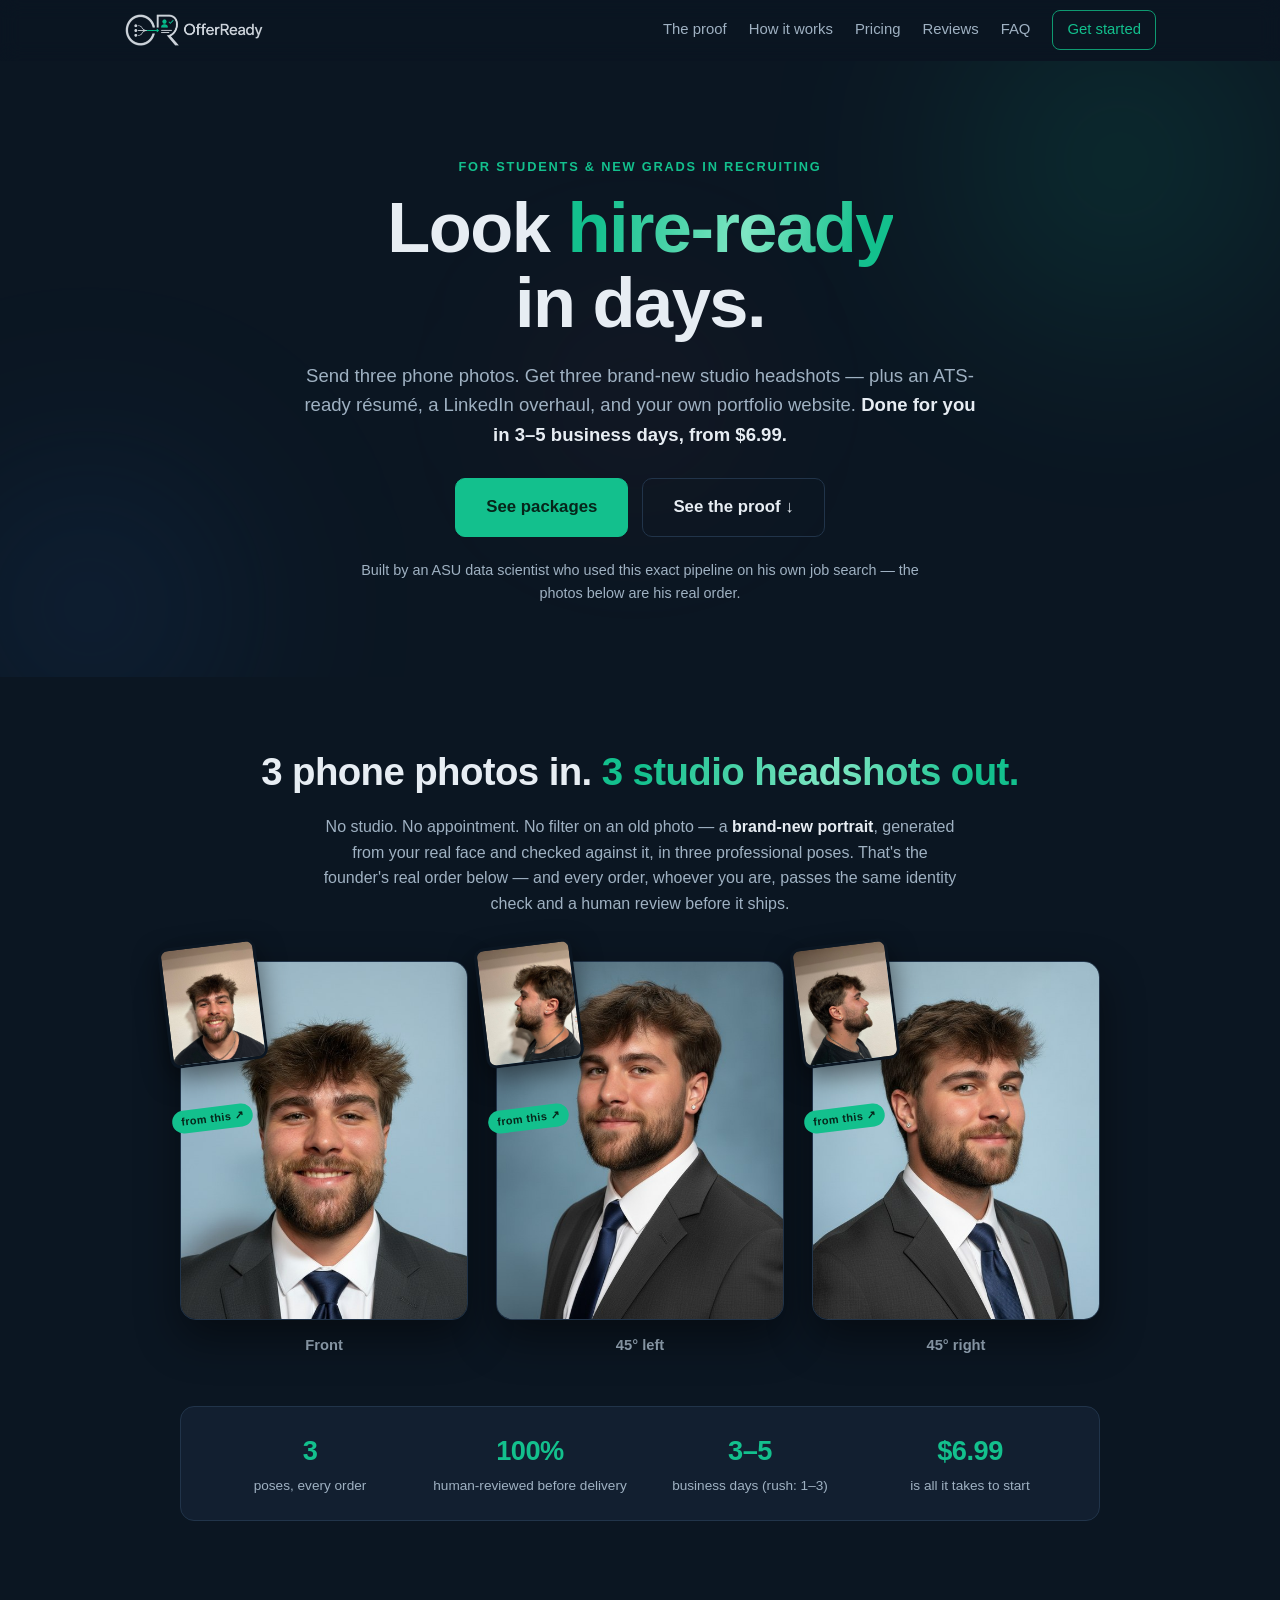
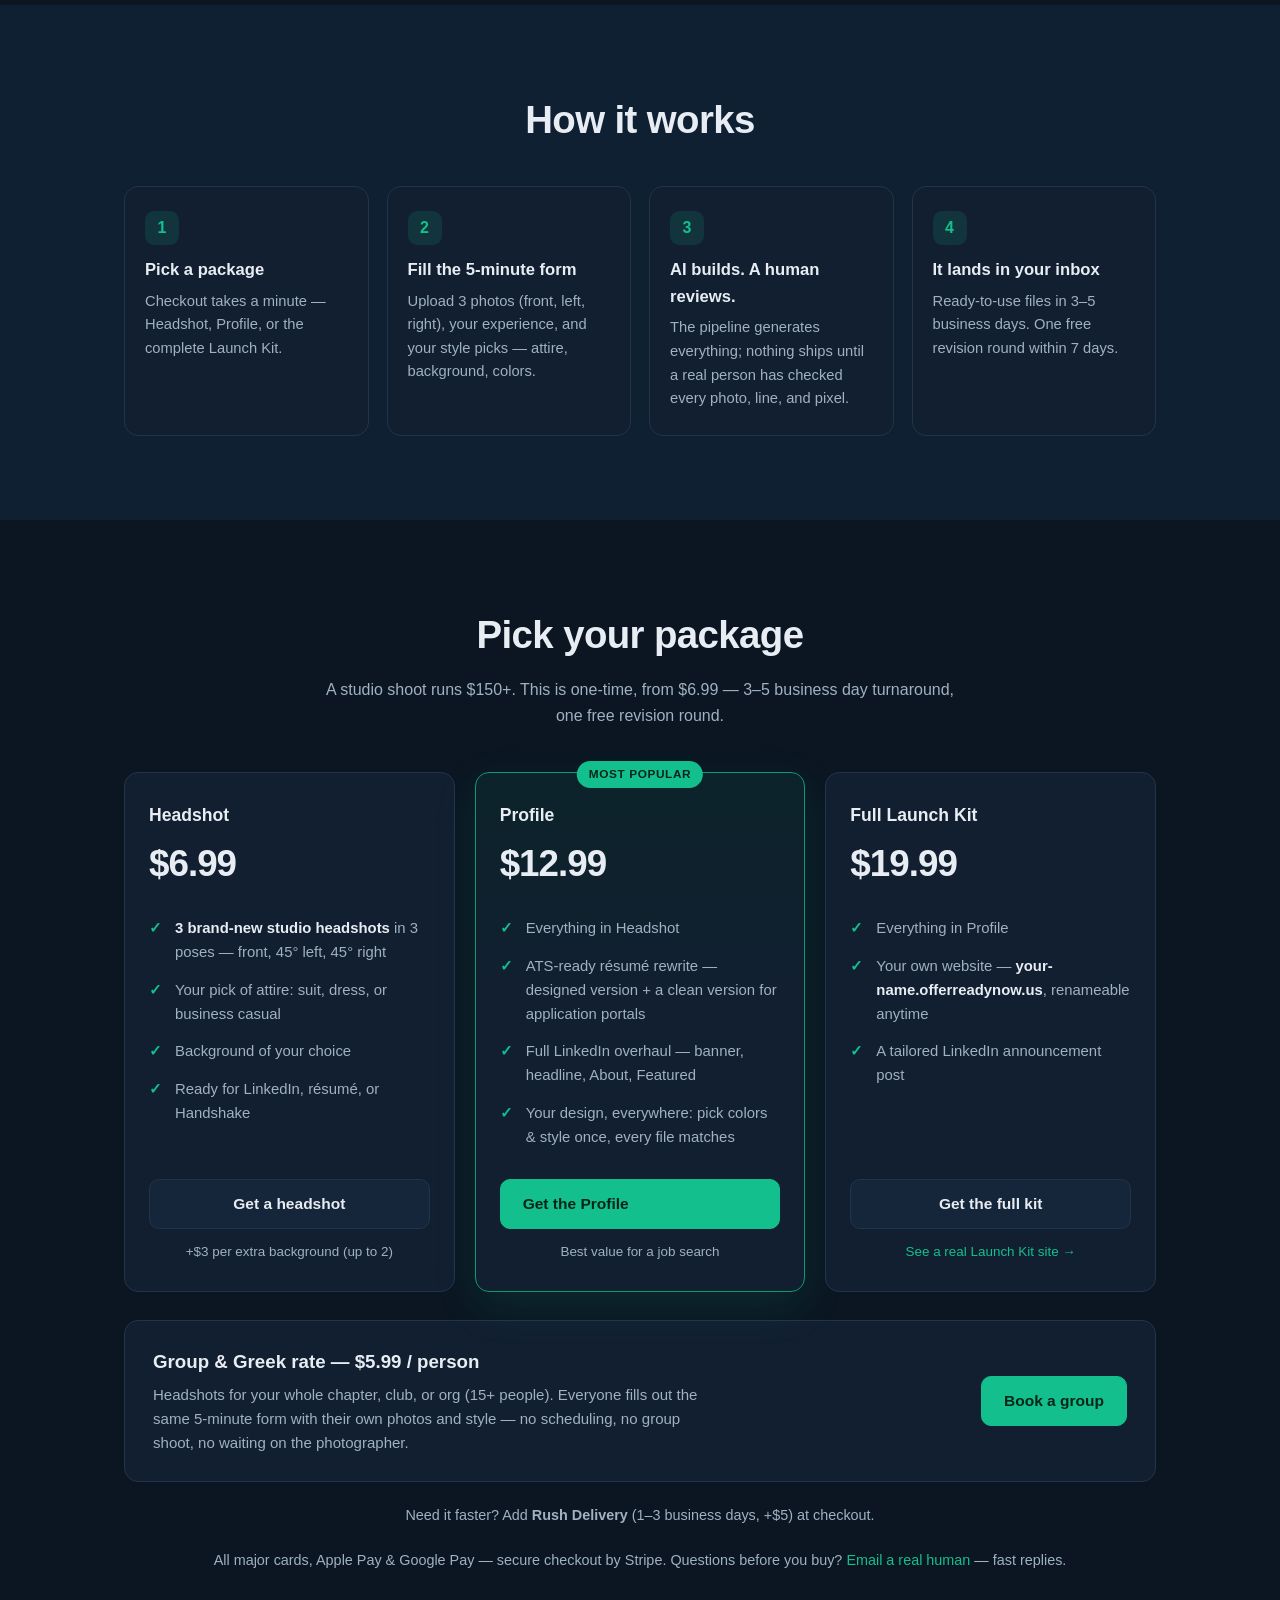
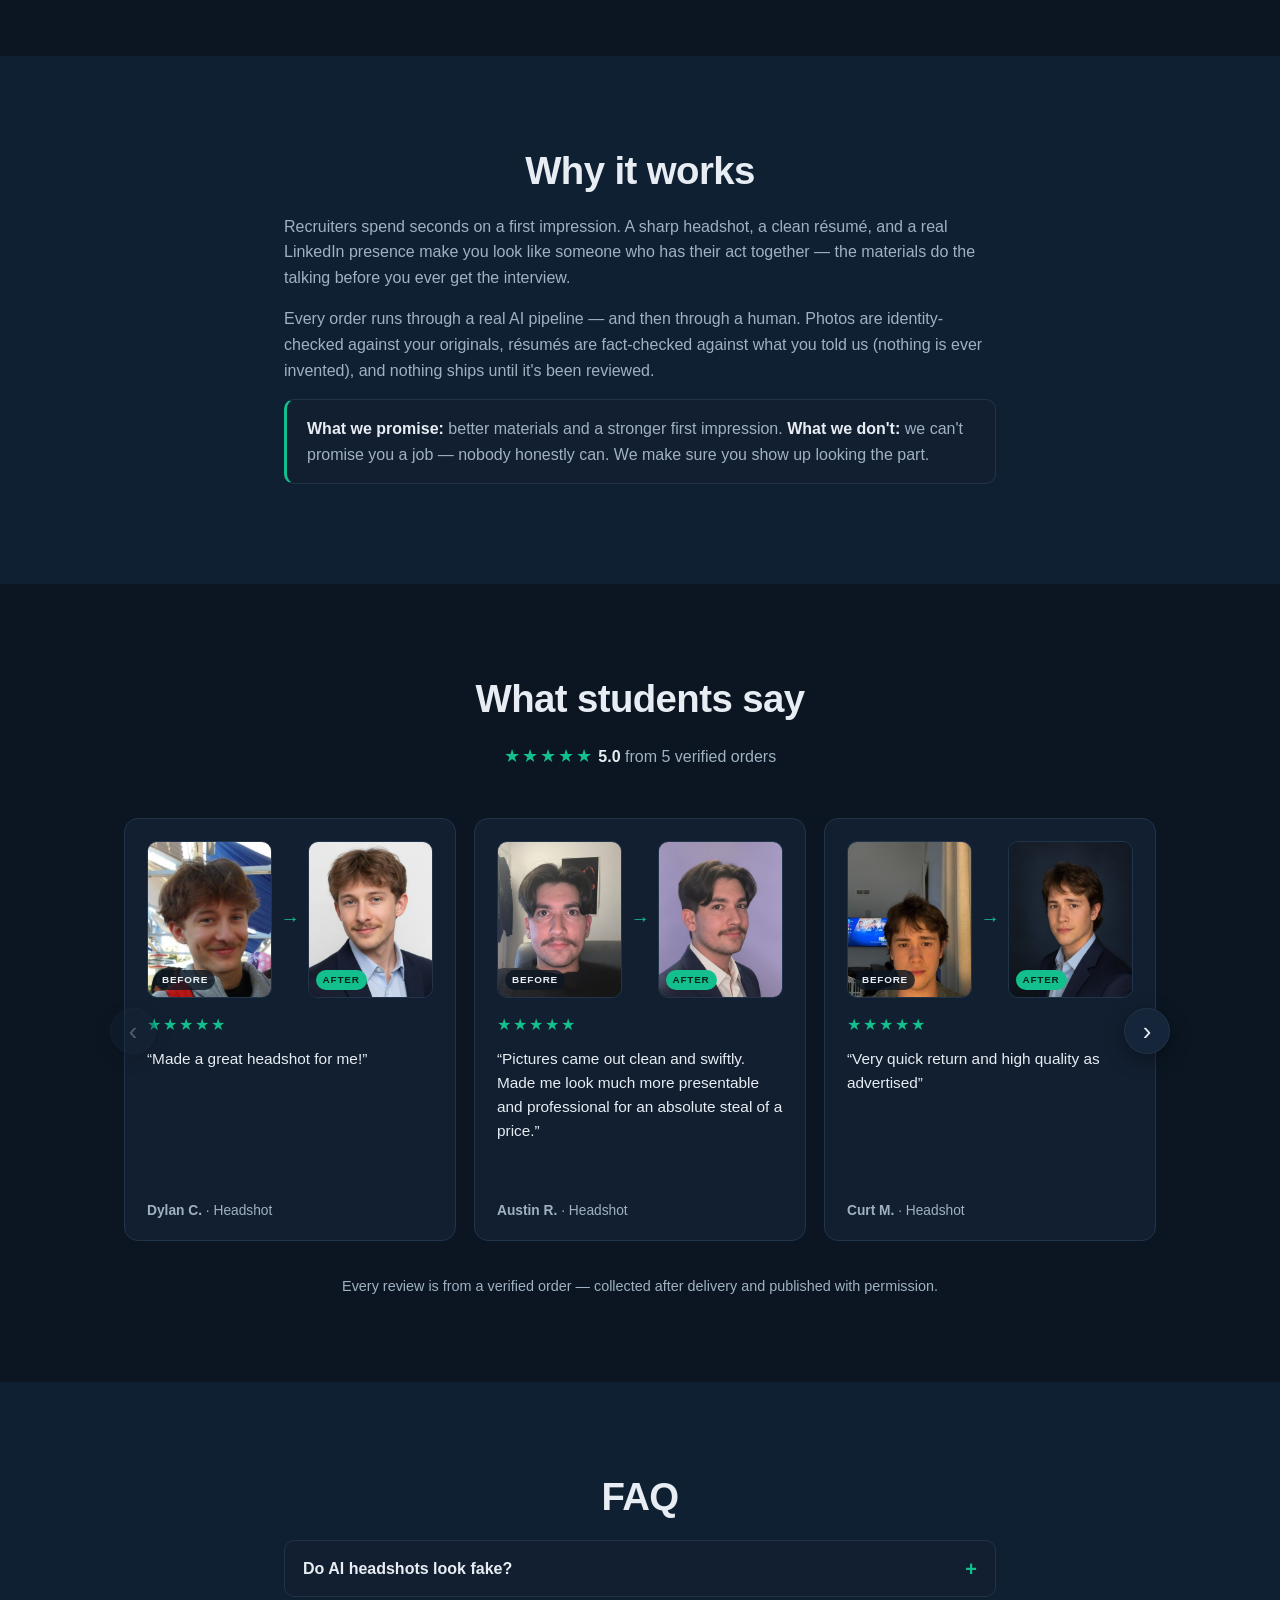
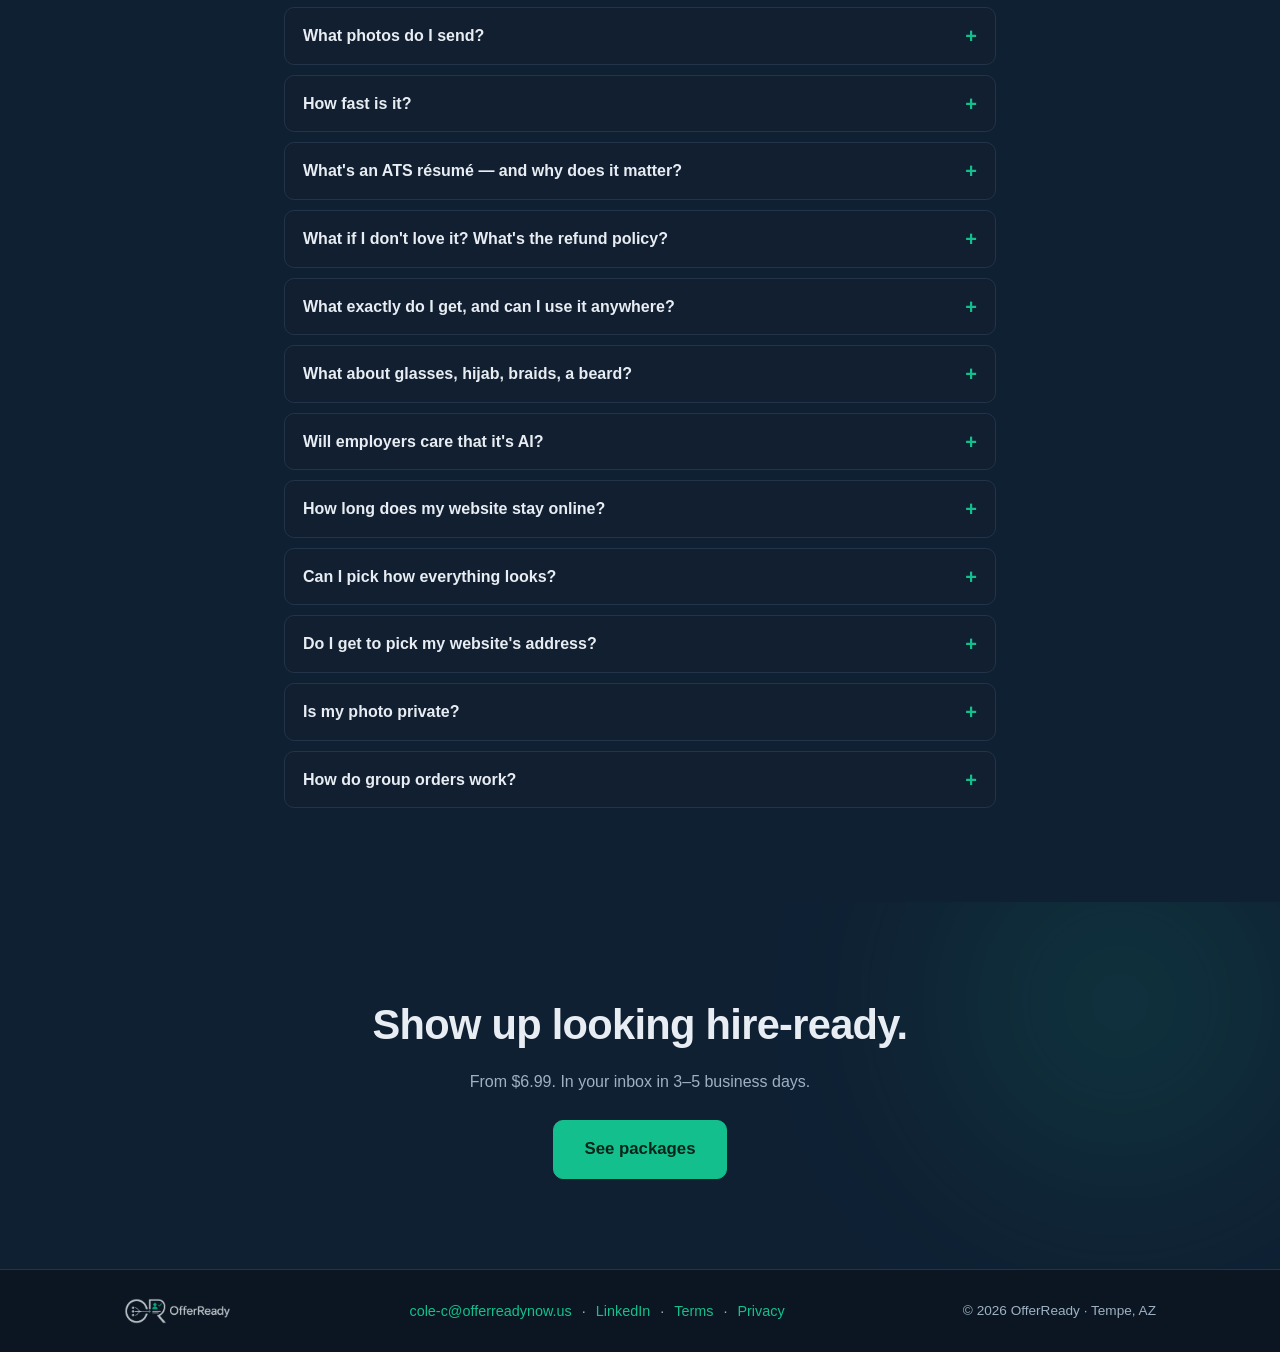
==== commit 27efa596: "fix: cache-bust the reviews.json fetch so new reviews show immediately" ====
--- a/index.html
+++ b/index.html
@@ -233,7 +233,7 @@
   <script>
     document.getElementById('year').textContent = new Date().getFullYear();
     addEventListener('scroll', () => document.getElementById('nav').classList.toggle('scrolled', scrollY > 10), {passive:true});
-    fetch('reviews.json').then(r => r.ok ? r.json() : []).then(rs => {
+    fetch('reviews.json?t=' + Date.now()).then(r => r.ok ? r.json() : []).then(rs => {
       if (!Array.isArray(rs) || !rs.length) return;
       const esc = t => { const d = document.createElement('div'); d.textContent = t; return d.innerHTML; };
       const stars = n => '<span class="stars">' + '★'.repeat(n) + '<span class="stars-off">' + '★'.repeat(5 - n) + '</span></span>';
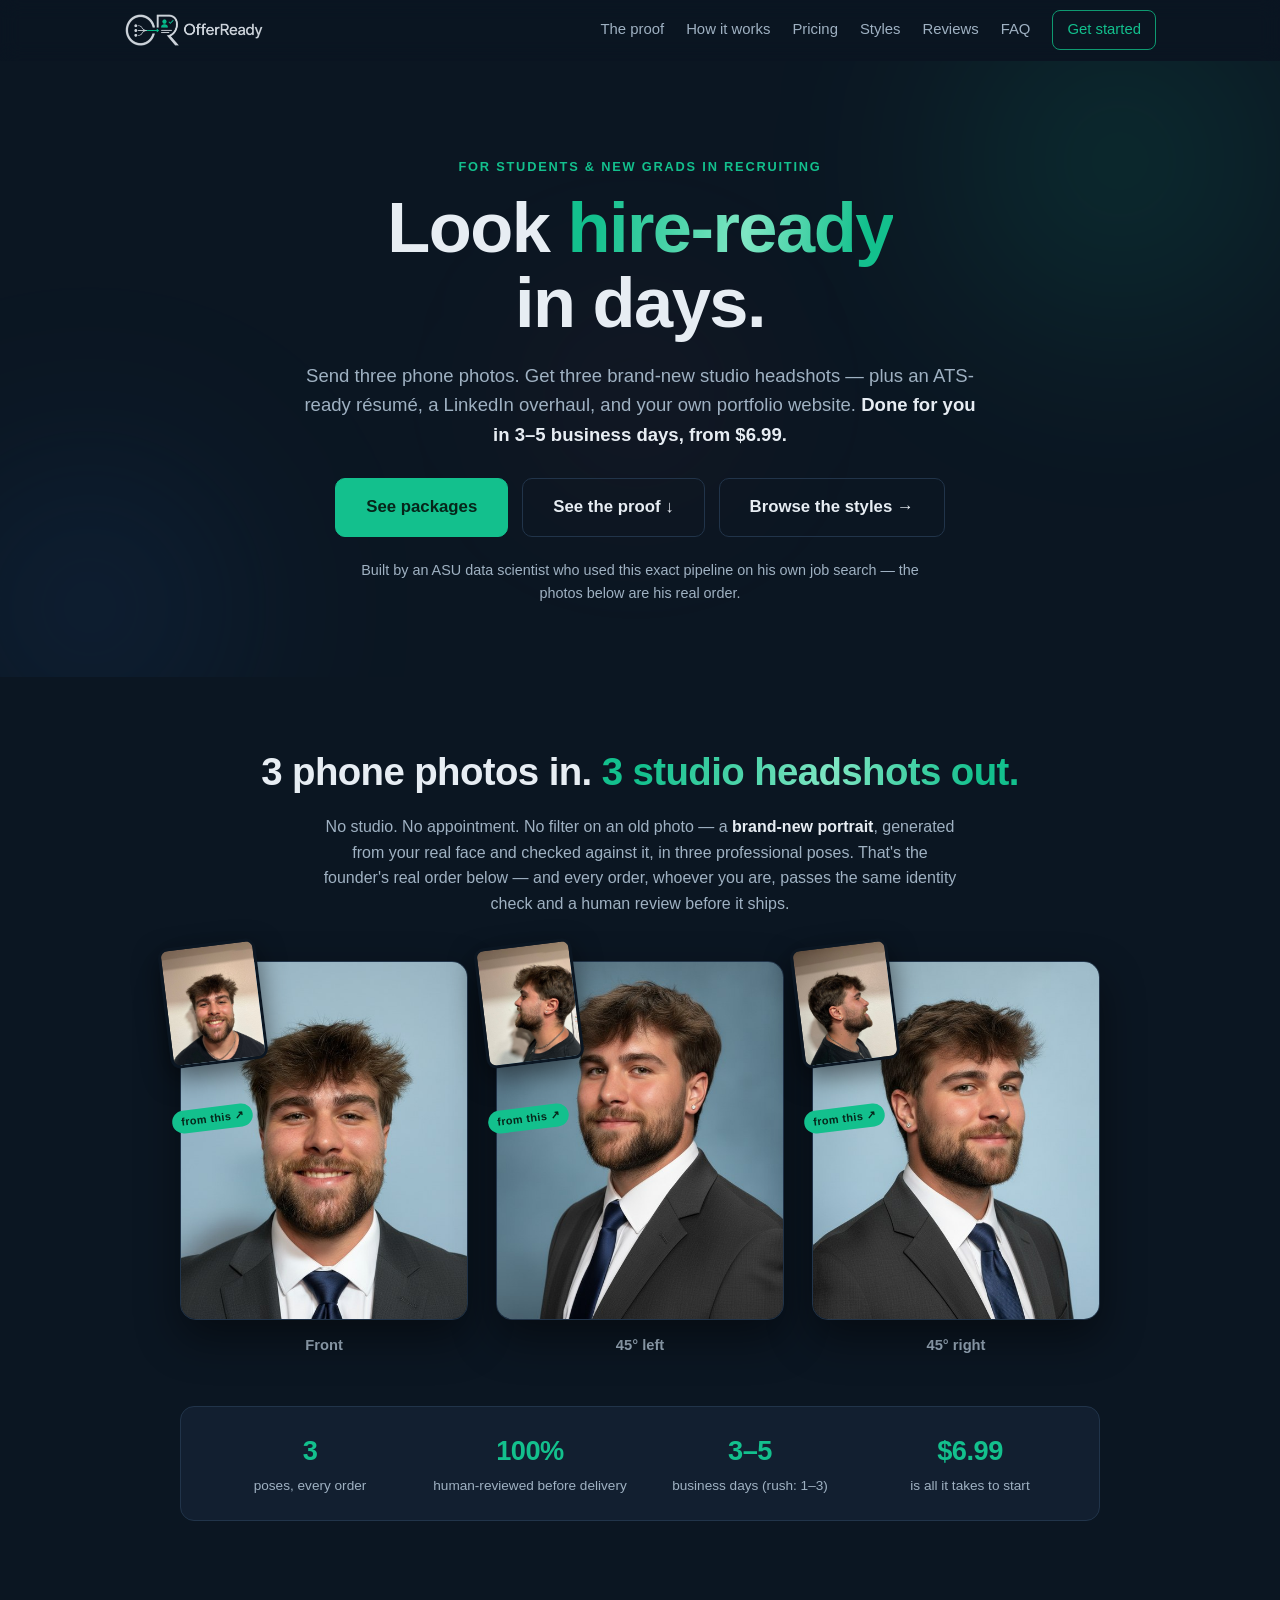
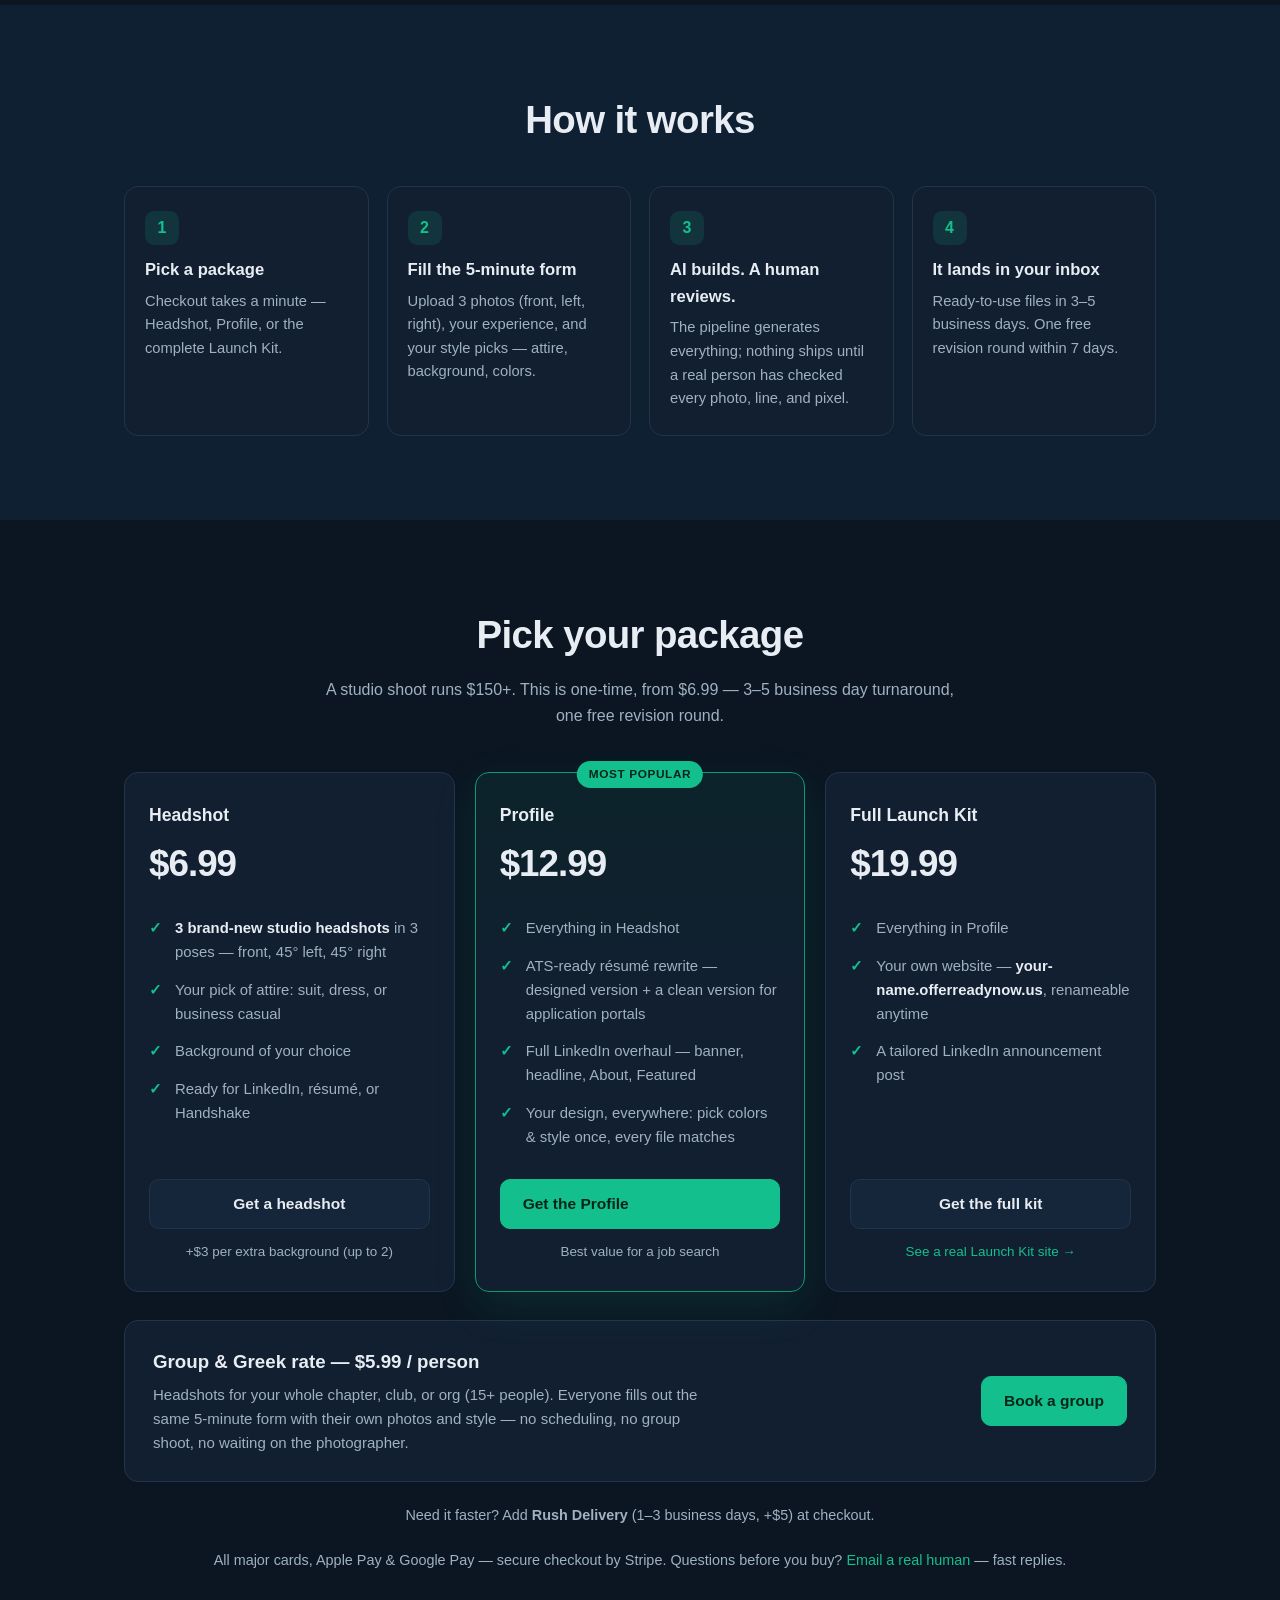
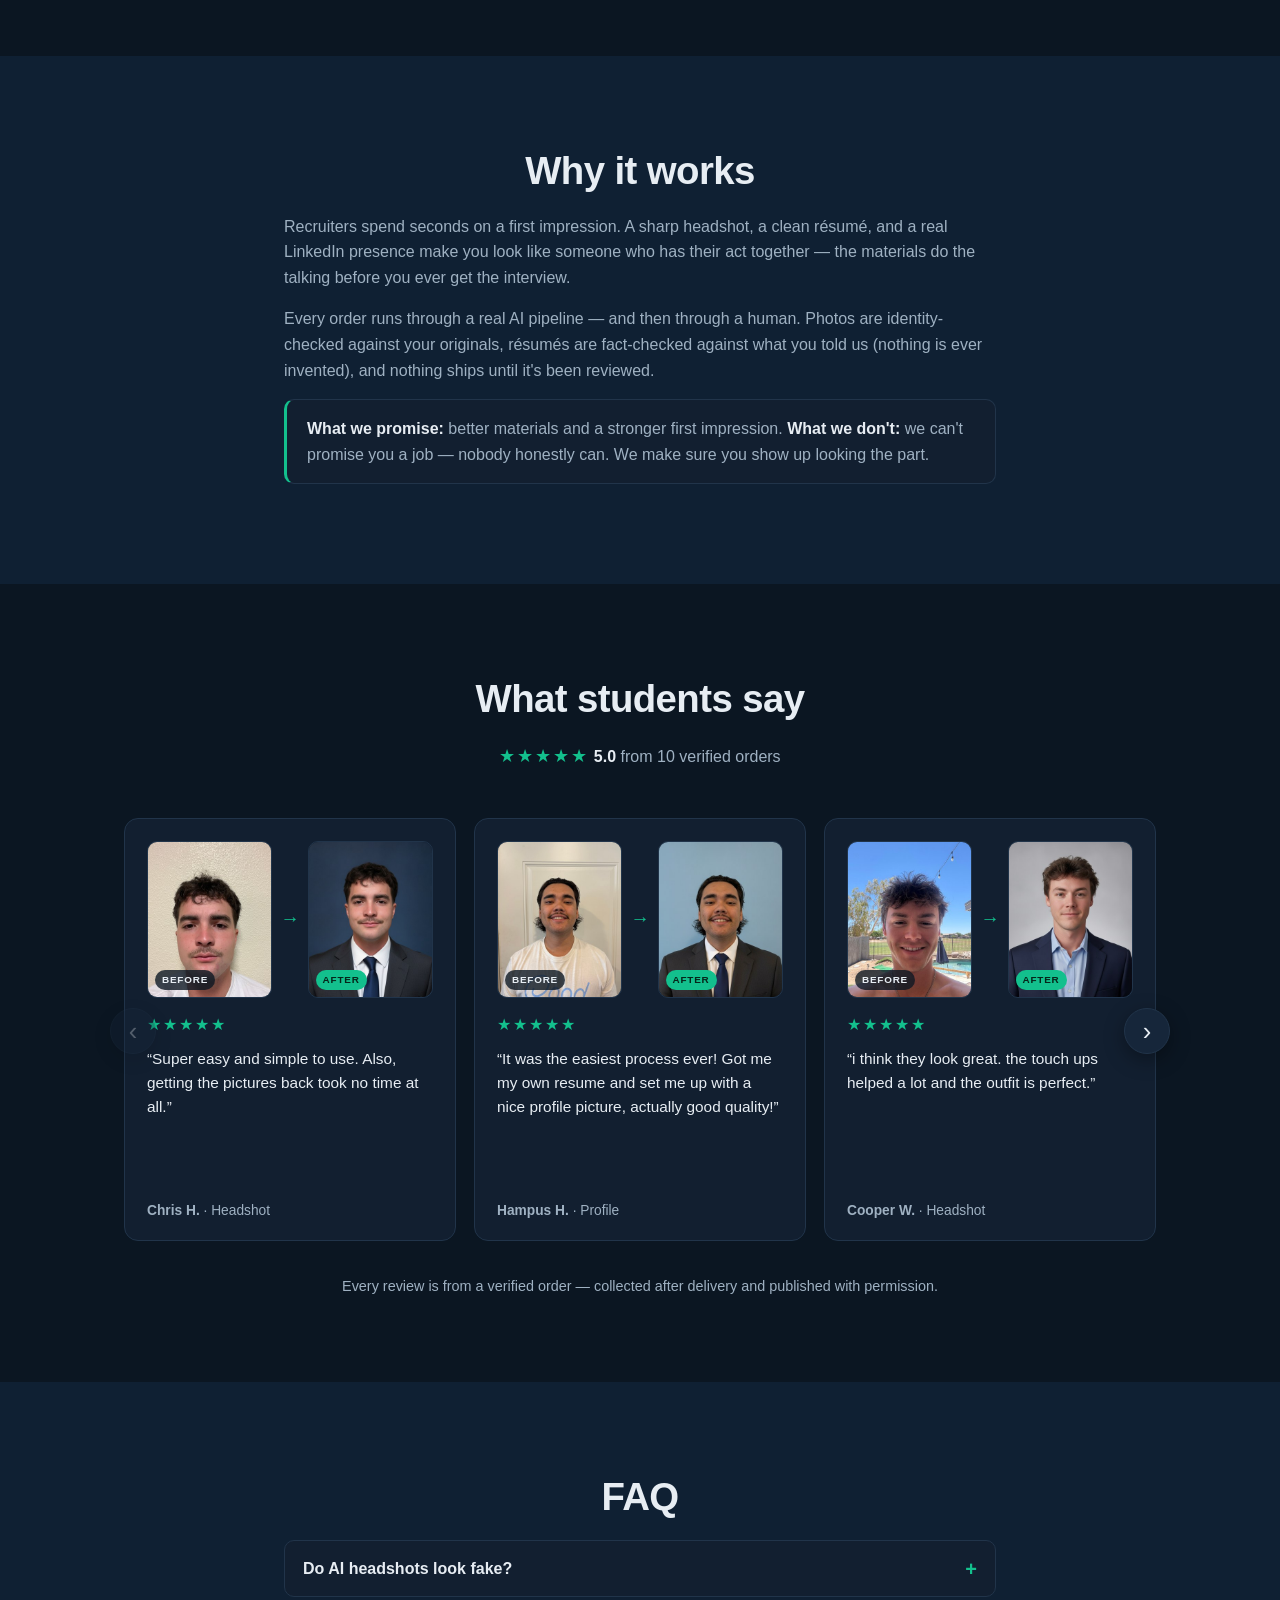
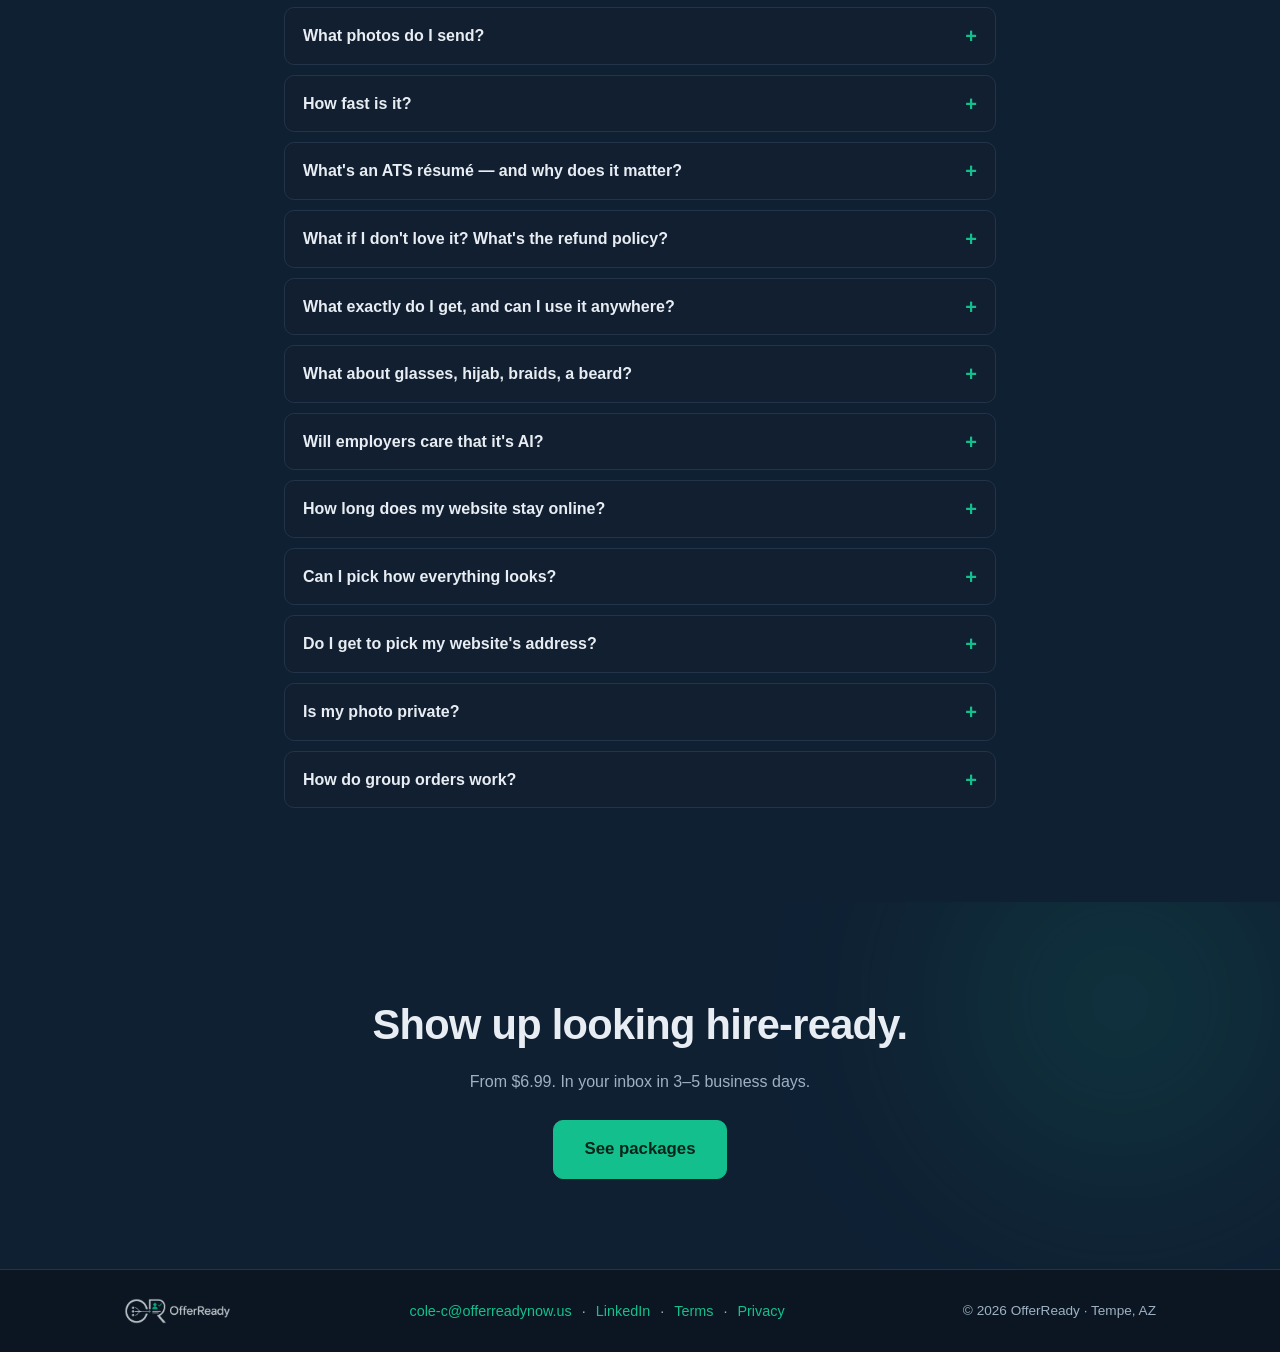
==== commit c98583c1: "feat: Styles Gallery — every customization shown on real work New /styles page rendered from the fou" ====
--- a/index.html
+++ b/index.html
@@ -23,6 +23,7 @@
         <a href="#proof">The proof</a>
         <a href="#how">How it works</a>
         <a href="#pricing">Pricing</a>
+        <a href="/styles/">Styles</a>
         <a href="#reviews" id="nav-reviews" style="display:none">Reviews</a>
         <a href="#faq">FAQ</a>
         <a href="#pricing" class="nav-cta">Get started</a>
@@ -40,6 +41,7 @@
       <div class="cta-row reveal">
         <a href="#pricing" class="btn btn-primary btn-lg">See packages</a>
         <a href="#proof" class="btn btn-ghost btn-lg">See the proof ↓</a>
+        <a href="/styles/" class="btn btn-ghost btn-lg">Browse the styles →</a>
       </div>
       <p class="trust reveal">Built by an ASU data scientist who used this exact pipeline on his own job search — the photos below are his real order.</p>
     </div>
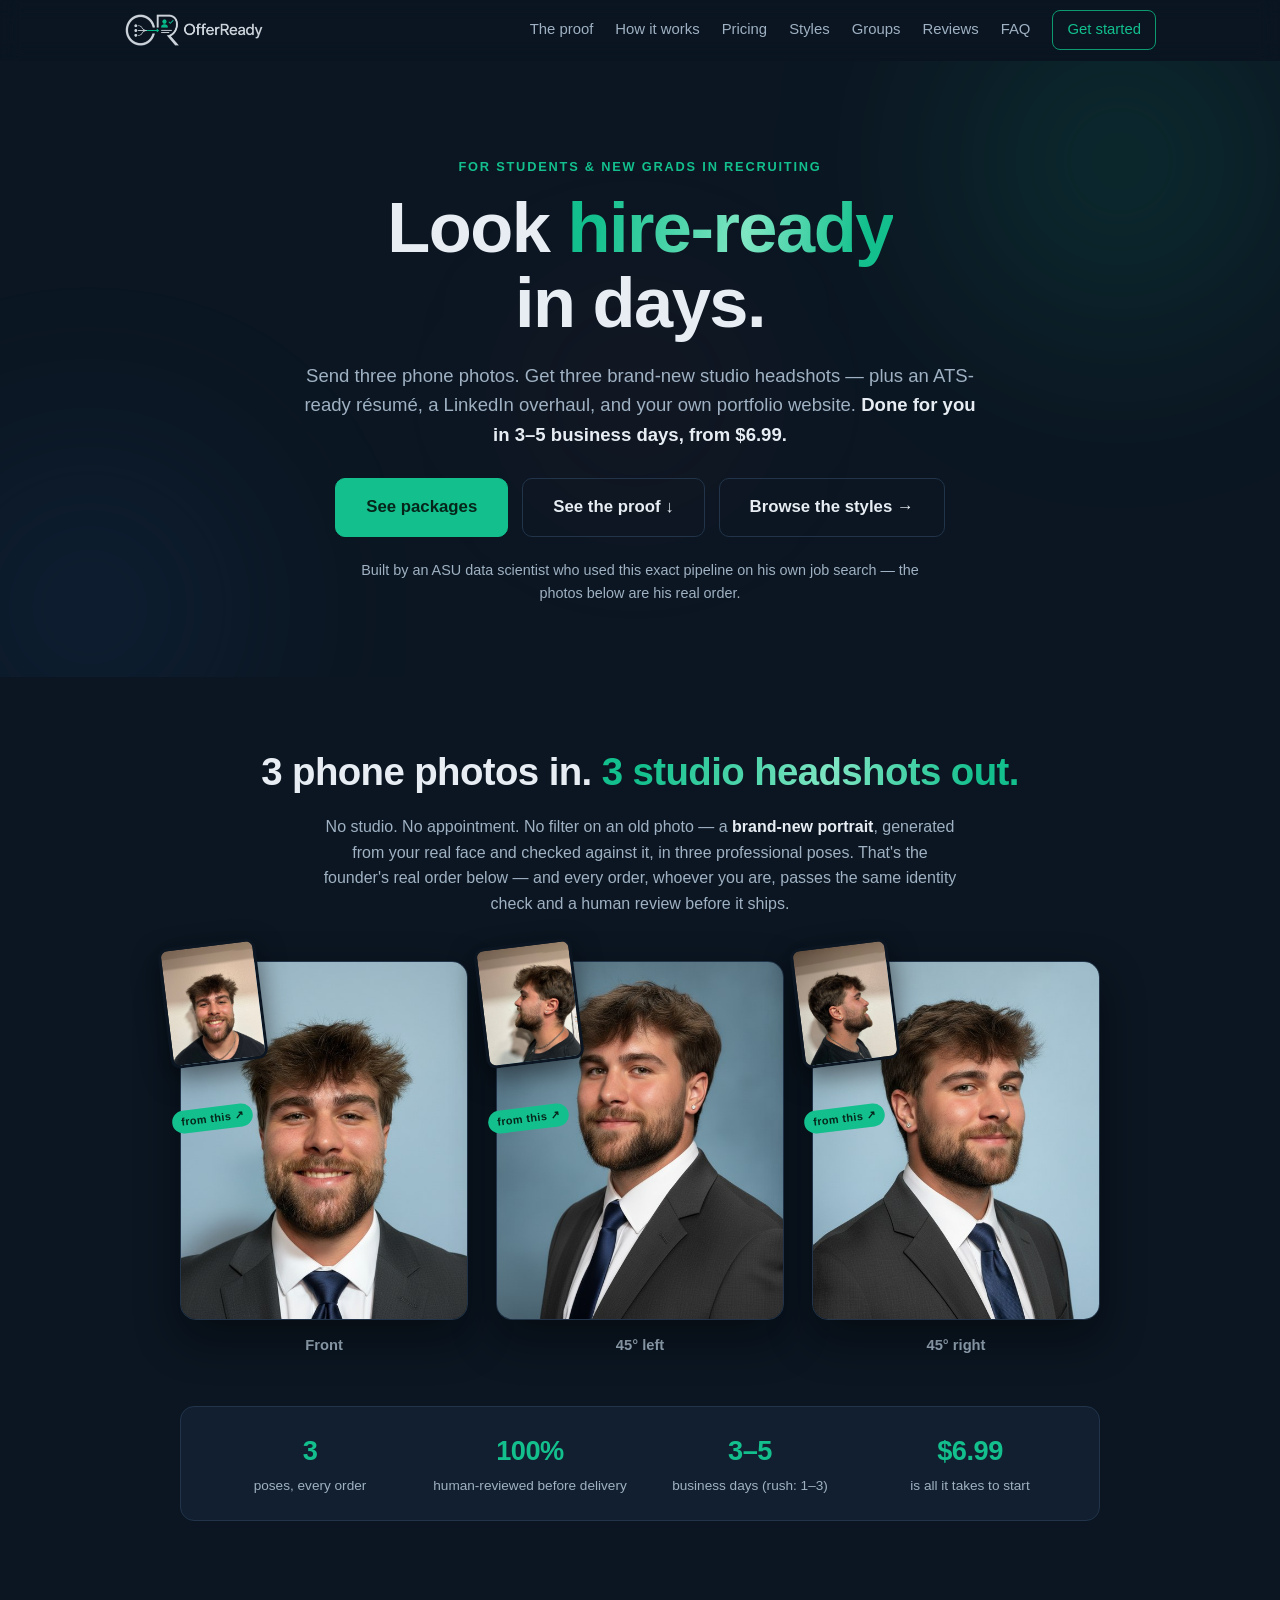
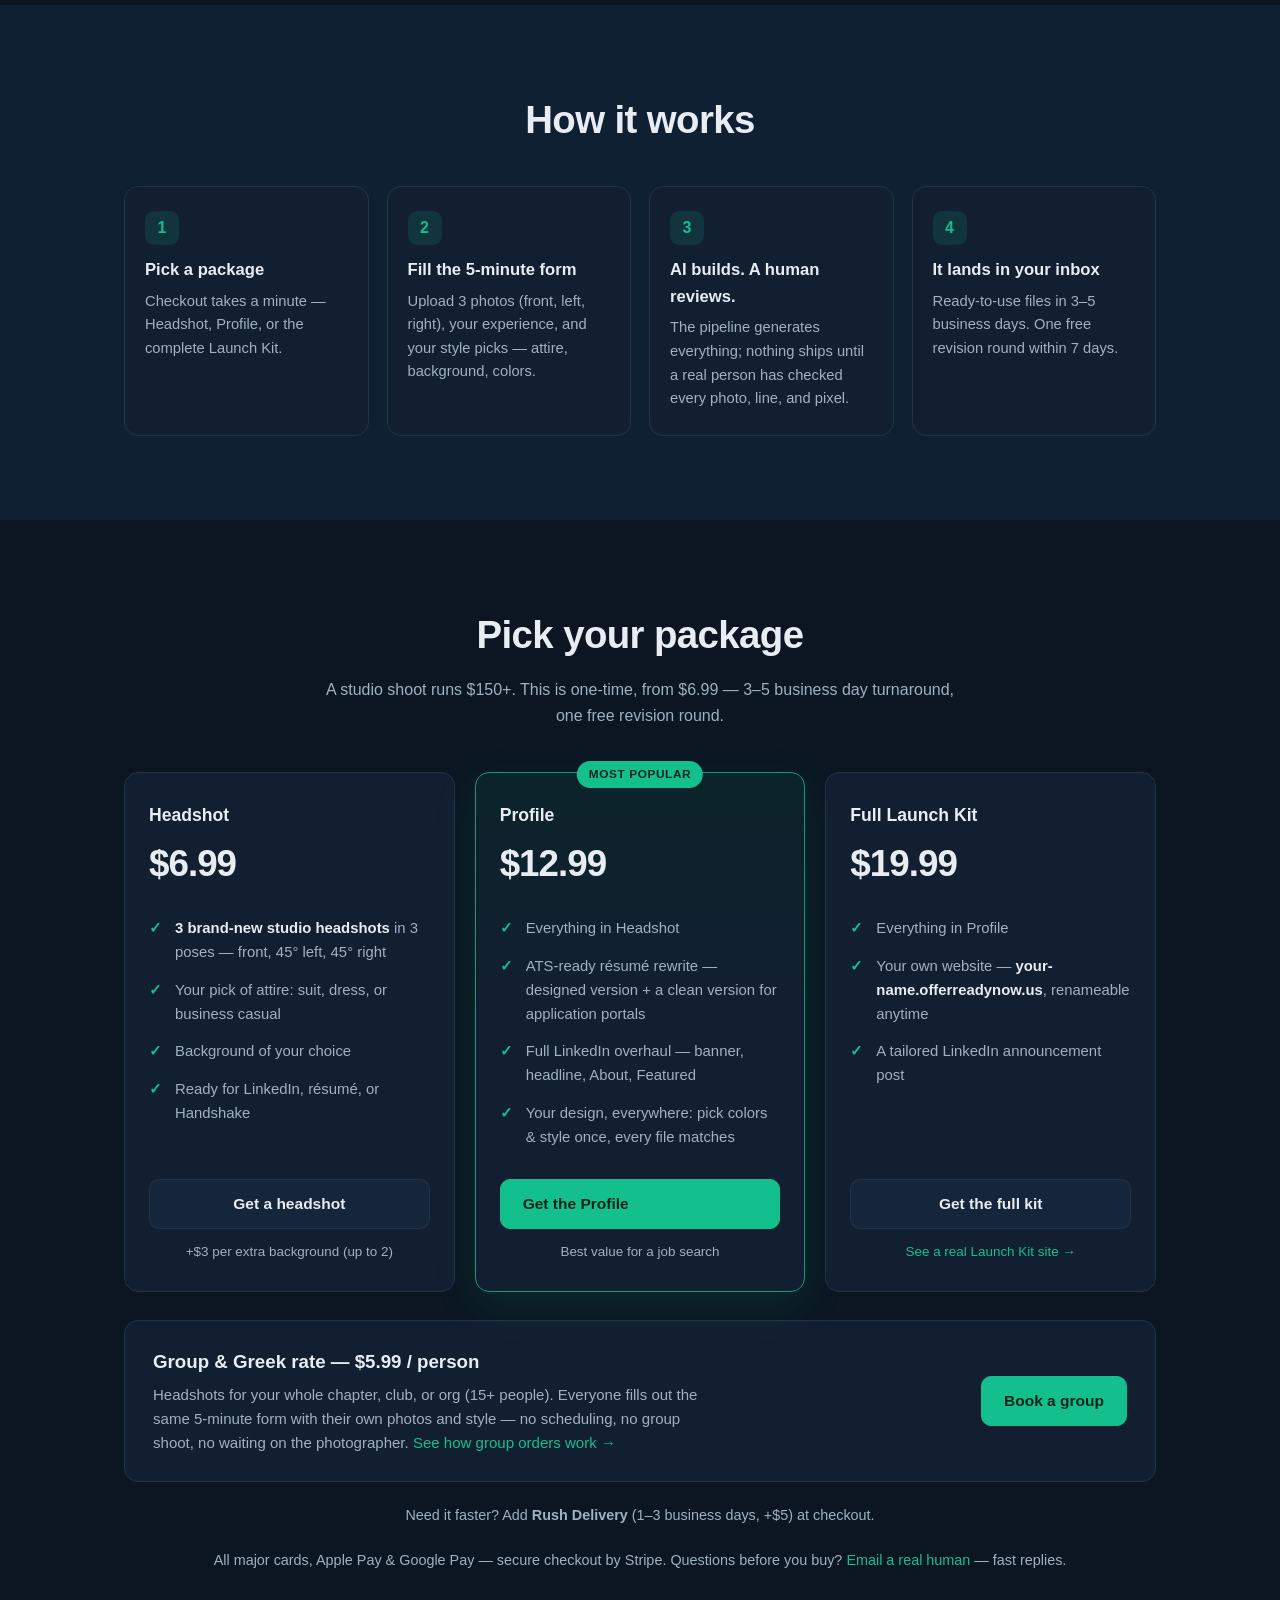
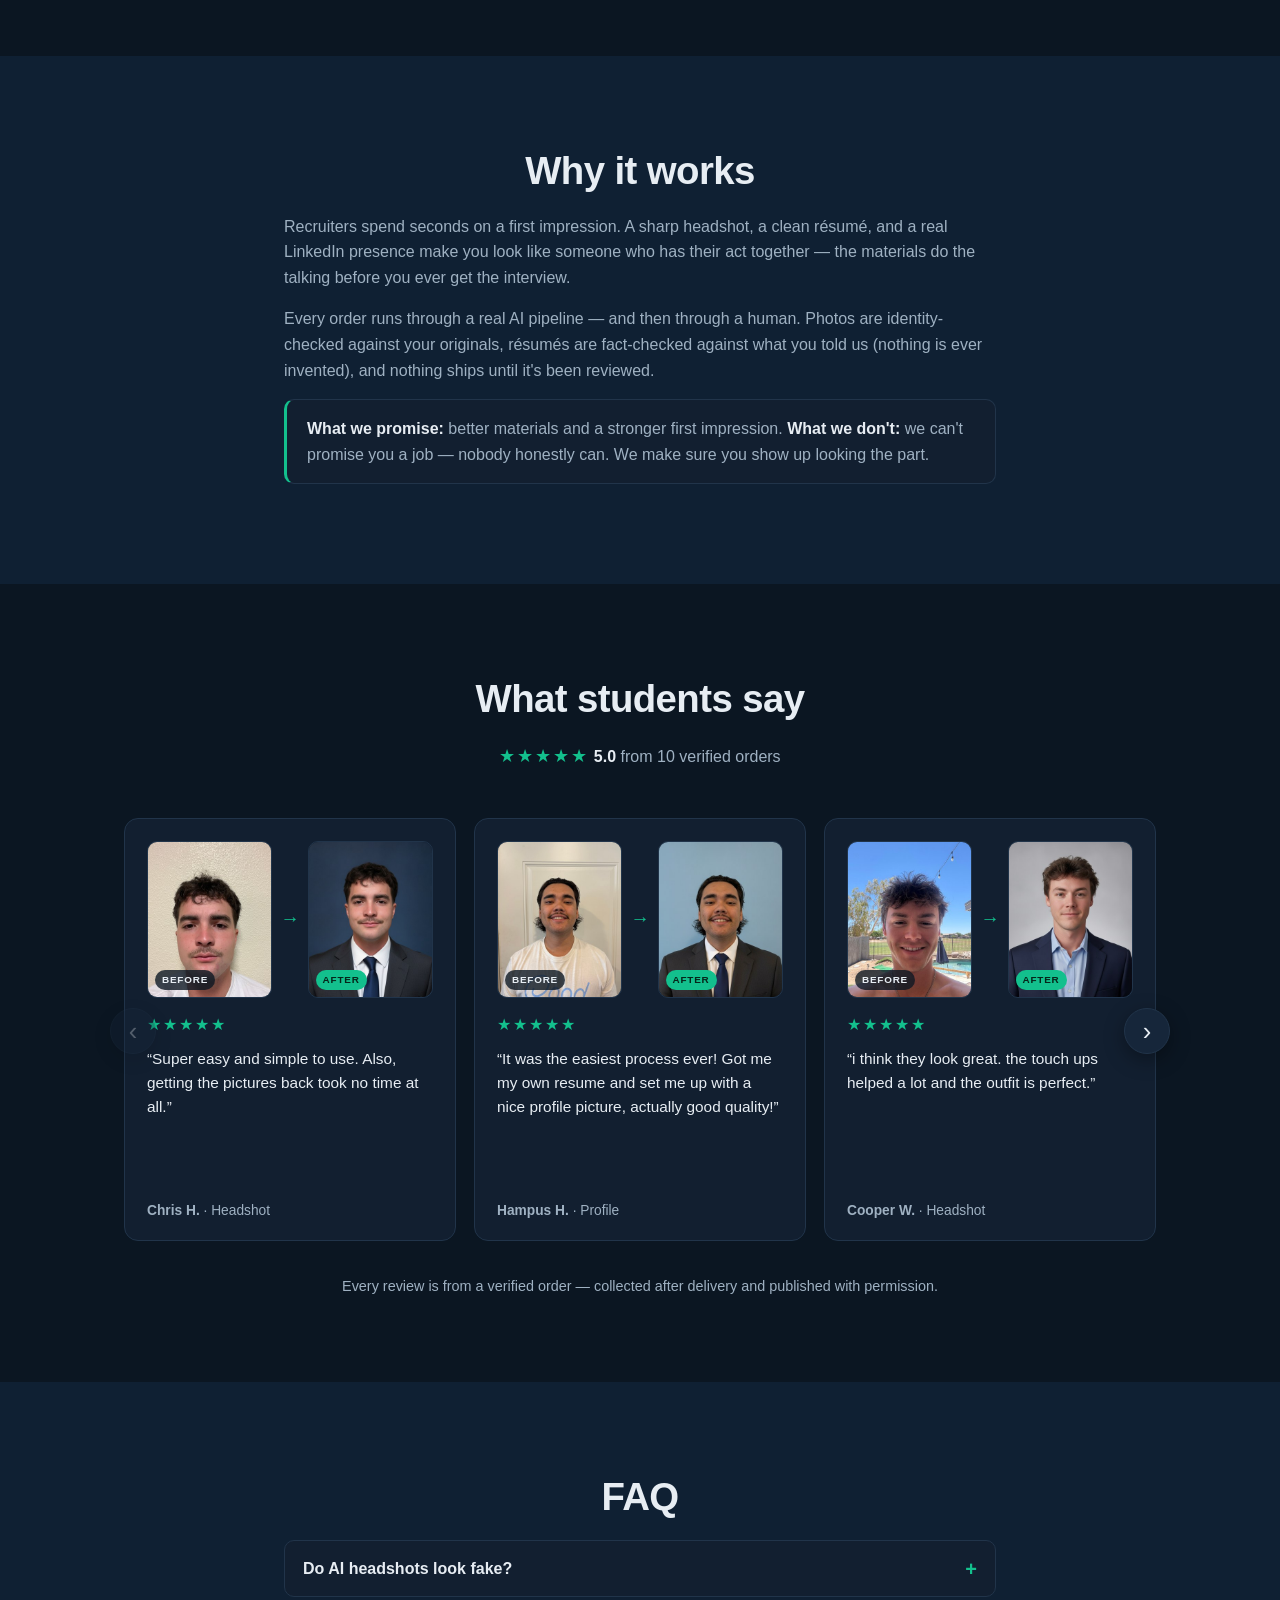
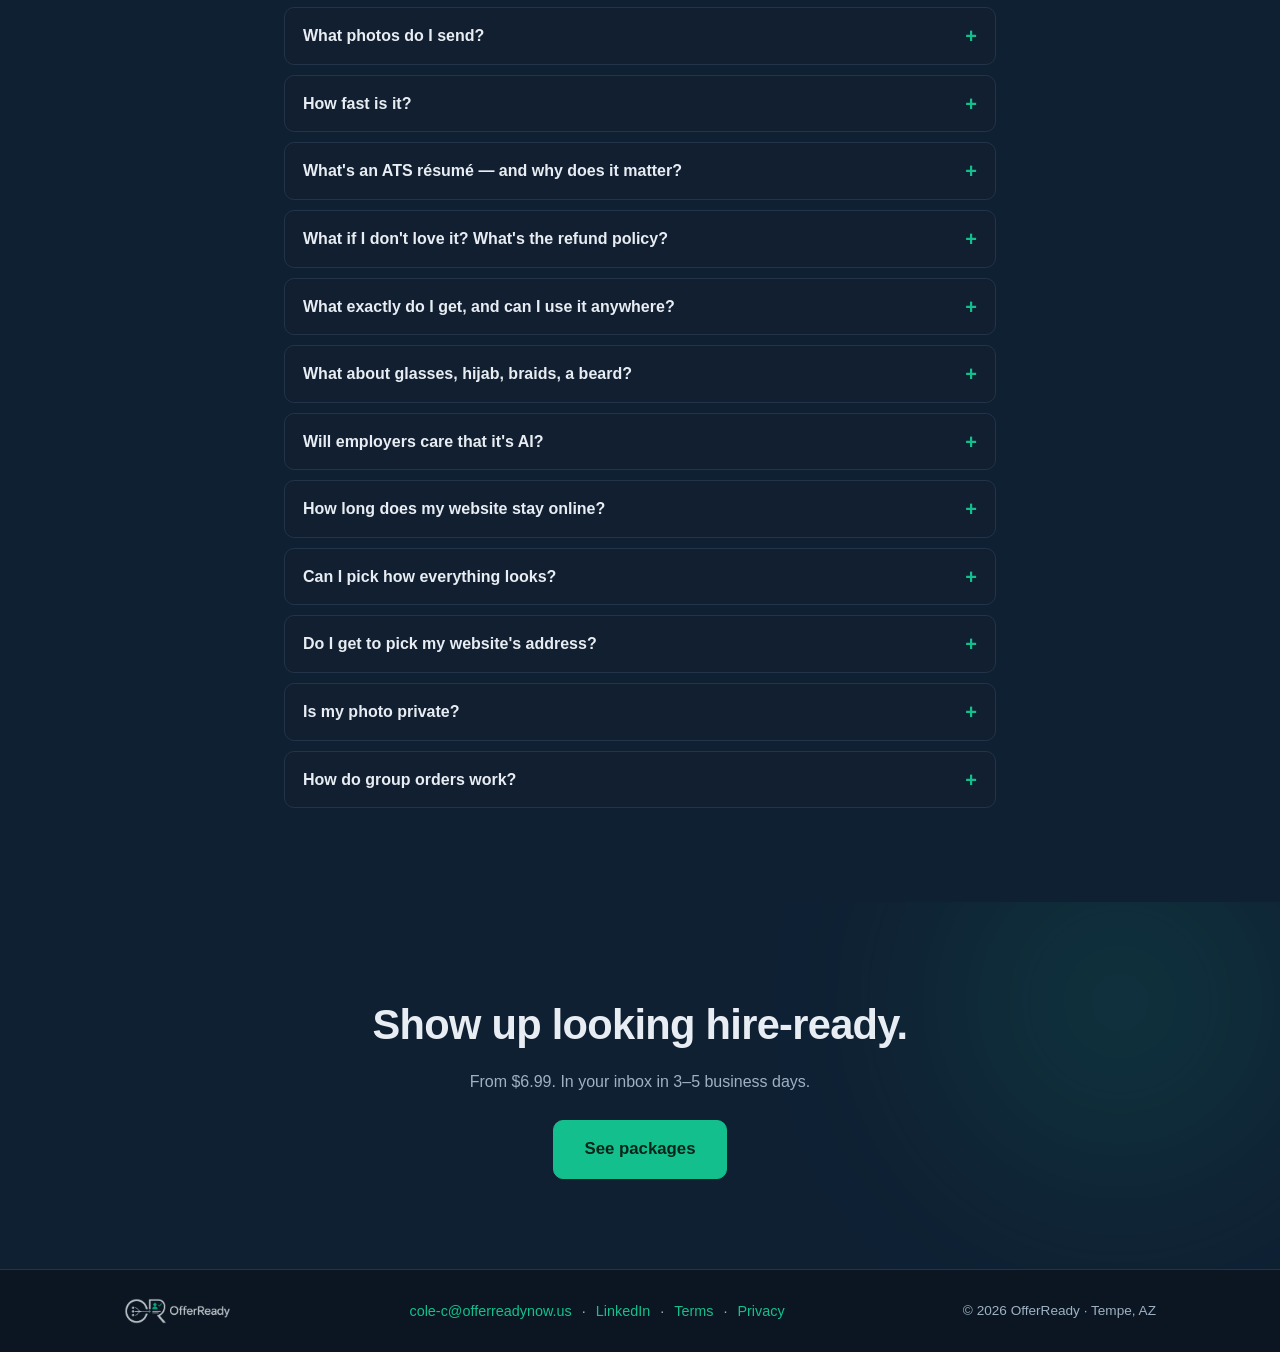
==== commit 84d9dcf3: "feat: /groups — chapter & club pitch page (the outreach closer) New offerreadynow.us/groups page for" ====
--- a/index.html
+++ b/index.html
@@ -24,6 +24,7 @@
         <a href="#how">How it works</a>
         <a href="#pricing">Pricing</a>
         <a href="/styles/">Styles</a>
+        <a href="/groups/">Groups</a>
         <a href="#reviews" id="nav-reviews" style="display:none">Reviews</a>
         <a href="#faq">FAQ</a>
         <a href="#pricing" class="nav-cta">Get started</a>
@@ -40,7 +41,7 @@
       <p class="lede reveal">Send three phone photos. Get three brand-new studio headshots — plus an ATS-ready résumé, a LinkedIn overhaul, and your own portfolio website. <strong>Done for you in 3–5 business days, from $6.99.</strong></p>
       <div class="cta-row reveal">
         <a href="#pricing" class="btn btn-primary btn-lg">See packages</a>
-        <a href="#proof" class="btn btn-ghost btn-lg">See the proof ↓</a>
+        <a href="#reviews" class="btn btn-ghost btn-lg">See the proof ↓</a>
         <a href="/styles/" class="btn btn-ghost btn-lg">Browse the styles →</a>
       </div>
       <p class="trust reveal">Built by an ASU data scientist who used this exact pipeline on his own job search — the photos below are his real order.</p>
@@ -150,7 +151,7 @@
       <div class="group reveal">
         <div>
           <h3>Group &amp; Greek rate — $5.99 / person</h3>
-          <p>Headshots for your whole chapter, club, or org (15+ people). Everyone fills out the same 5-minute form with their own photos and style — no scheduling, no group shoot, no waiting on the photographer.</p>
+          <p>Headshots for your whole chapter, club, or org (15+ people). Everyone fills out the same 5-minute form with their own photos and style — no scheduling, no group shoot, no waiting on the photographer. <a href="/groups/">See how group orders work →</a></p>
         </div>
         <a href="https://buy.stripe.com/8x2dR9h162tD4x89SA9Zm01" class="btn btn-primary" data-tier="group">Book a group</a>
       </div>
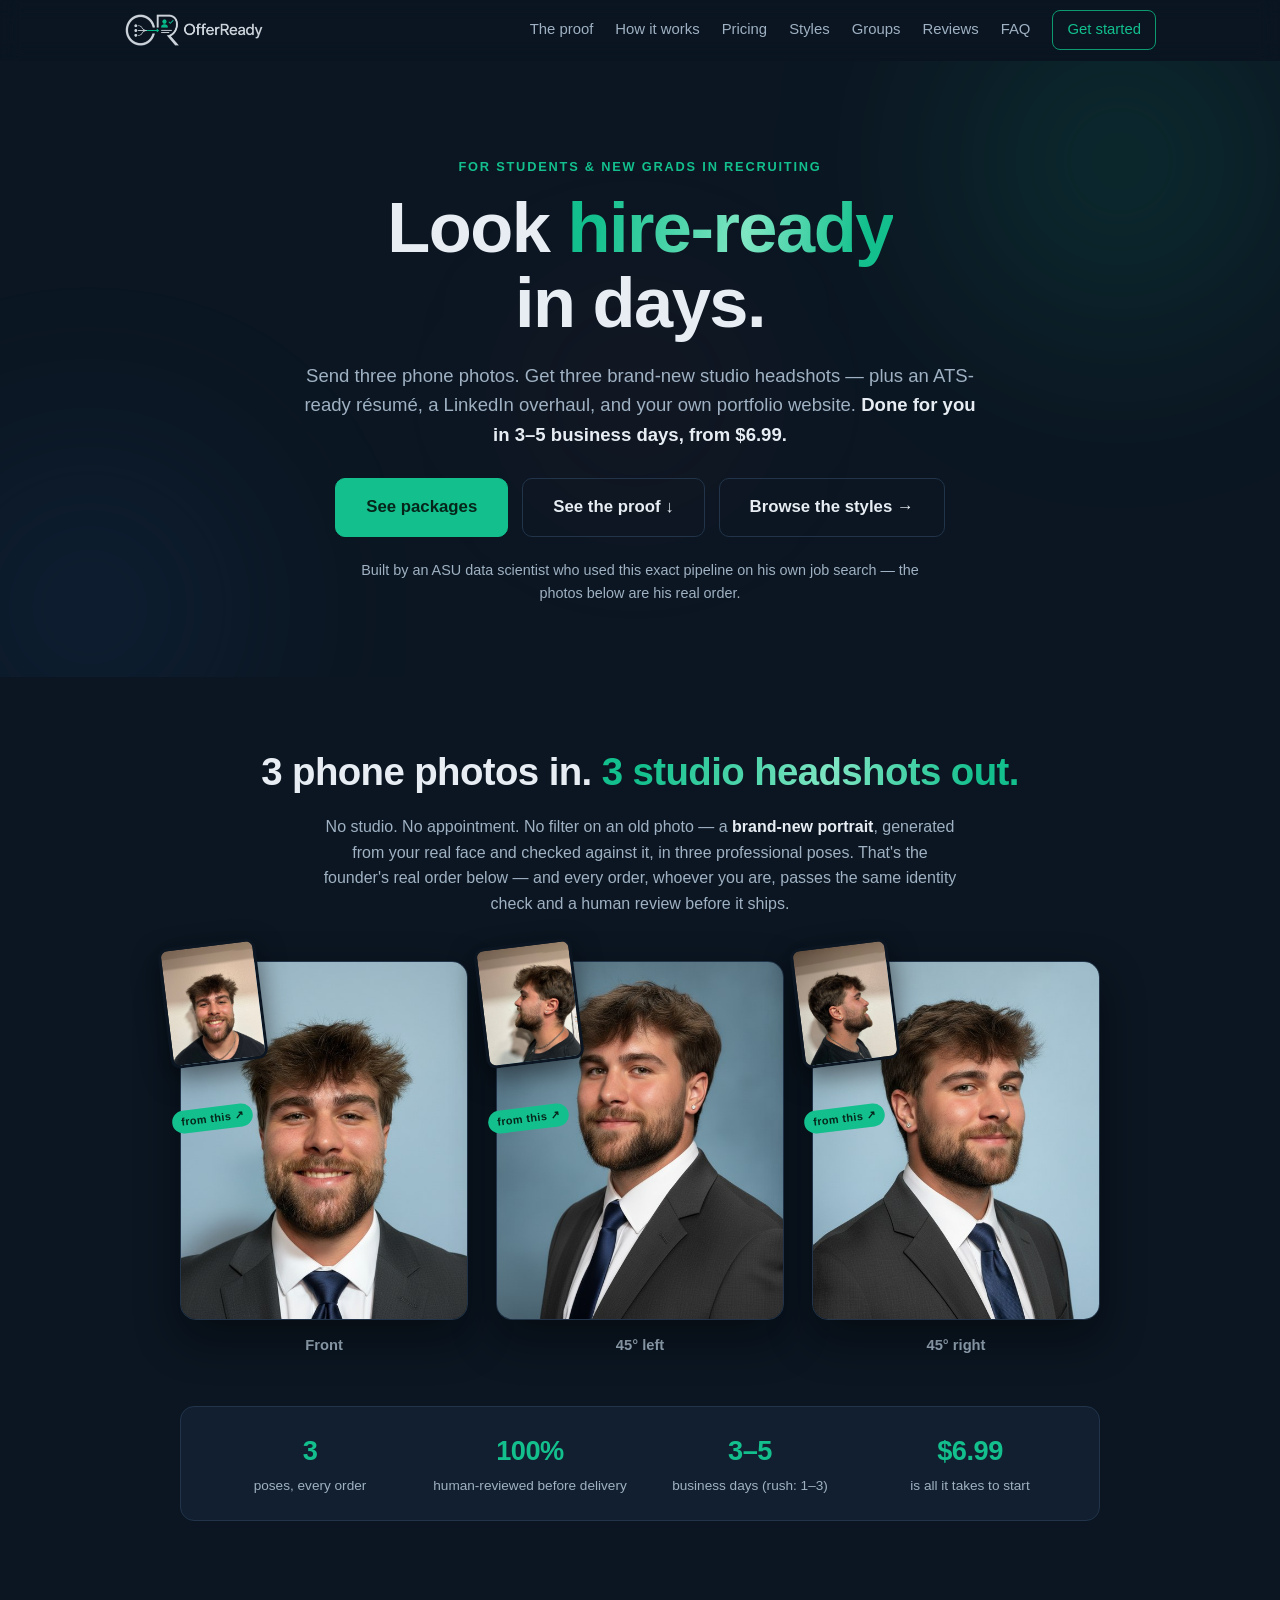
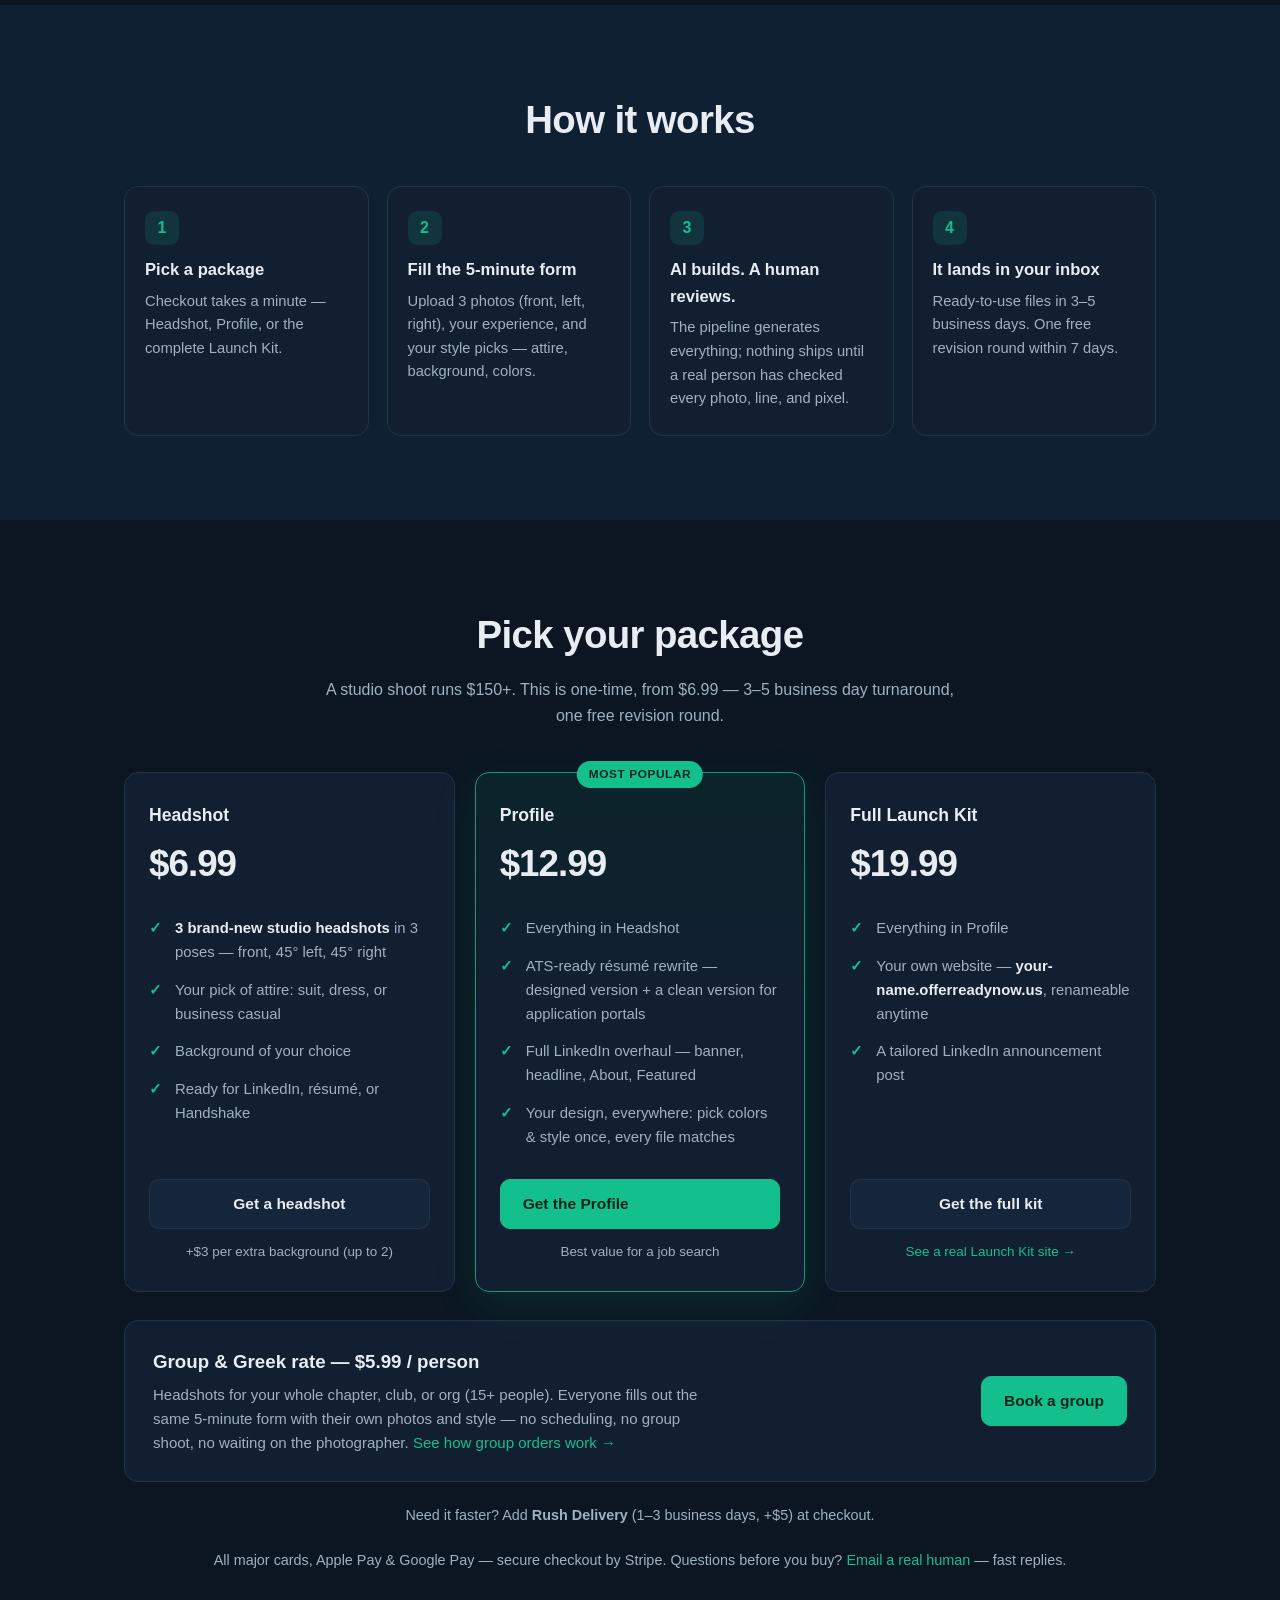
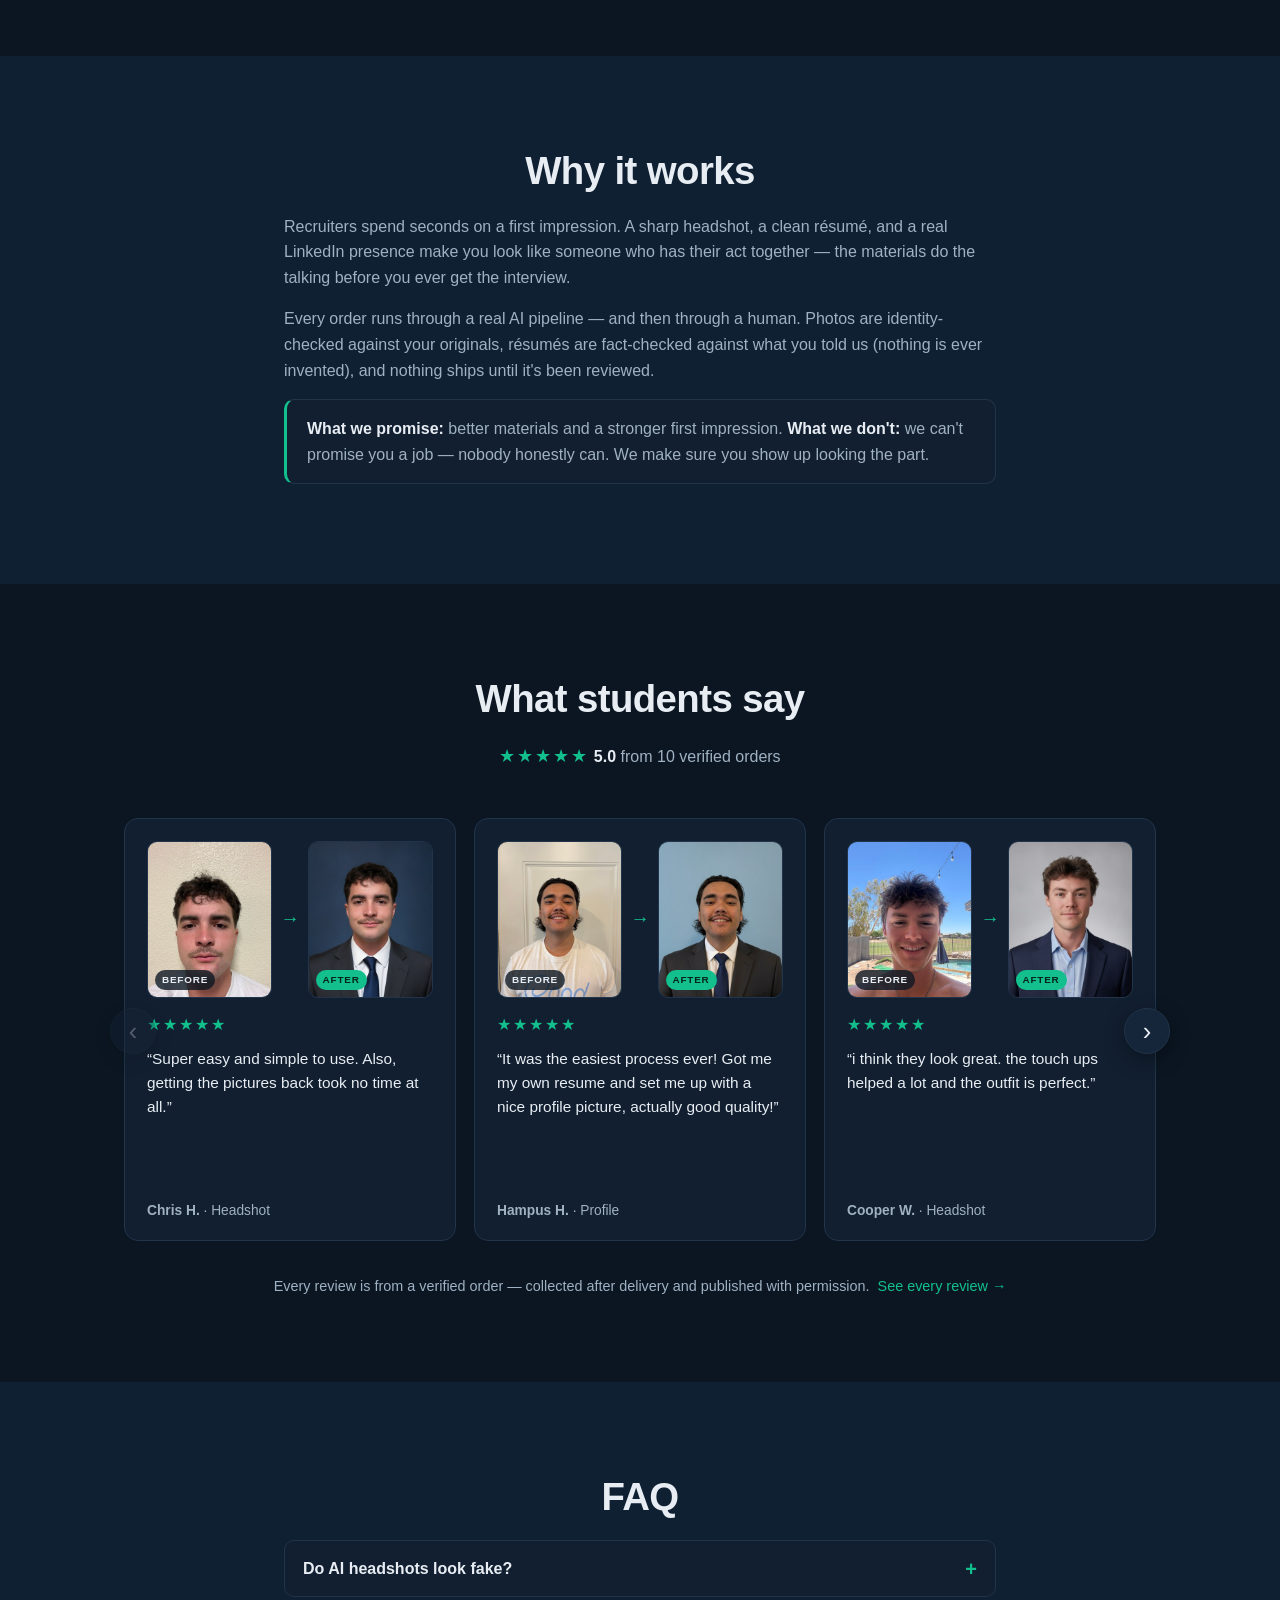
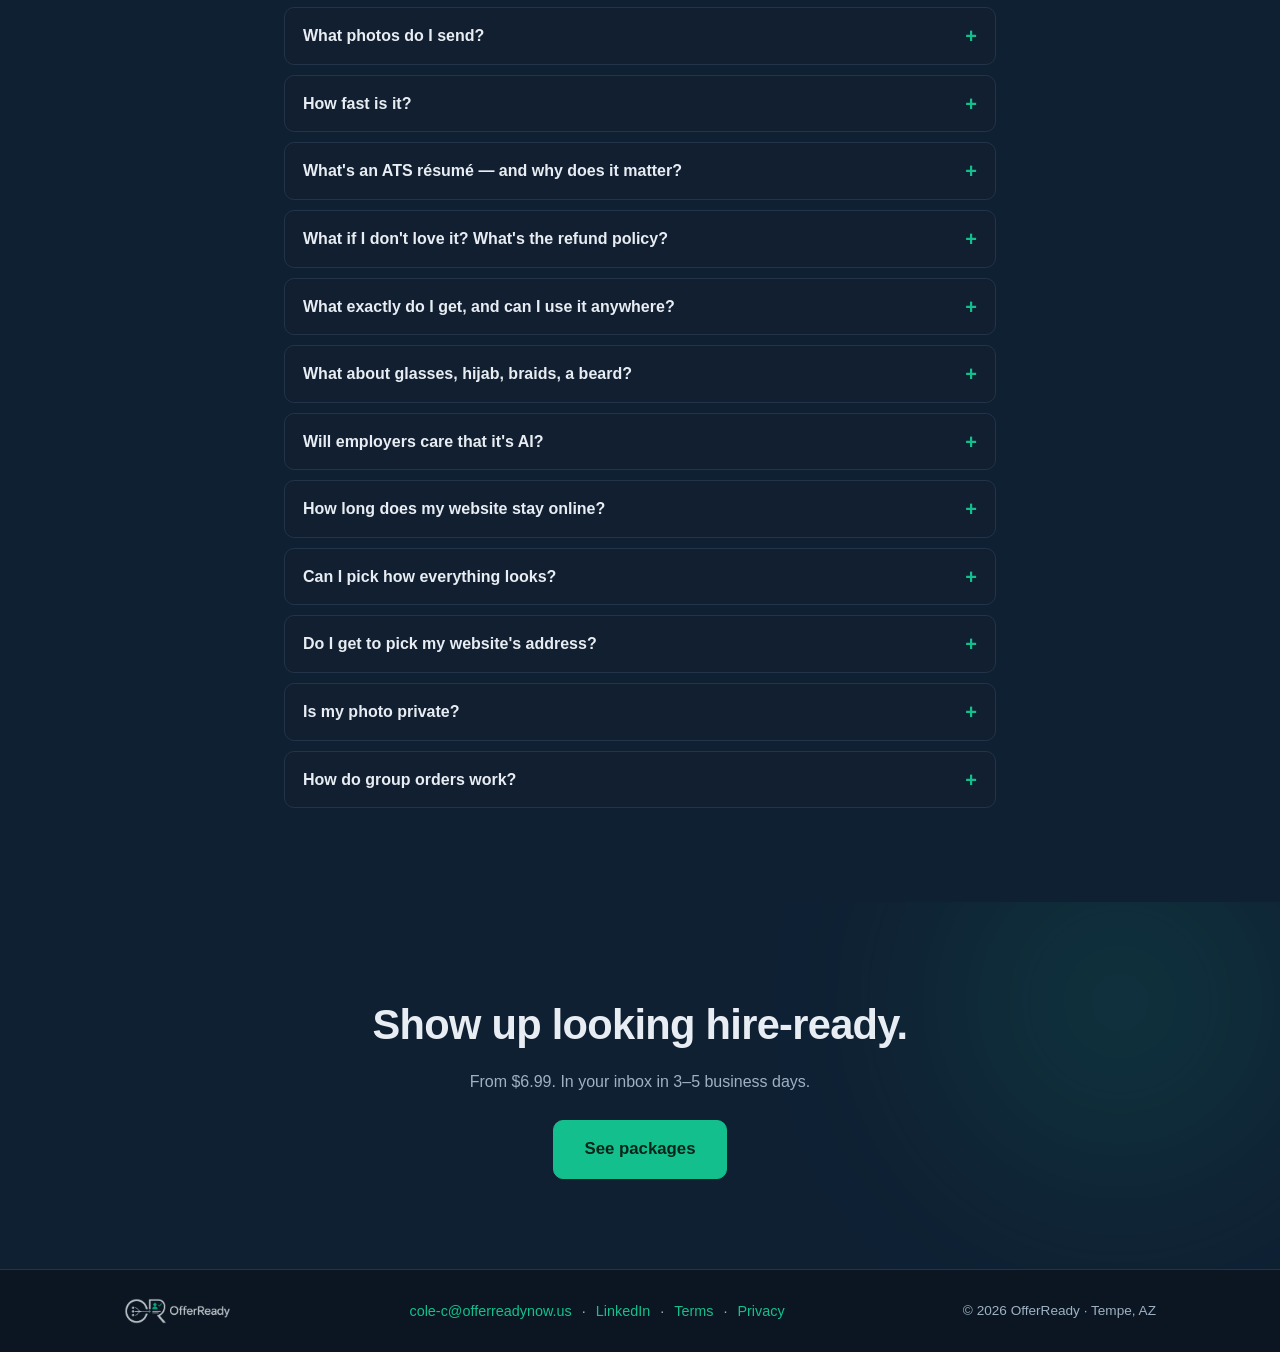
==== commit 618c966e: "feat: /reviews — the full review archive (built to grow) Dedicated page showing EVERY review from re" ====
--- a/index.html
+++ b/index.html
@@ -181,7 +181,8 @@
         <div class="reviews-track" id="reviews-grid"></div>
         <button class="rev-arrow" id="rev-next" aria-label="Next reviews" hidden>›</button>
       </div>
-      <p class="rush-note">Every review is from a verified order — collected after delivery and published with permission.</p>
+      <p class="rush-note">Every review is from a verified order — collected after delivery and published with permission.
+      &nbsp;<a href="/reviews/">See every review →</a></p>
     </div>
   </section>
 
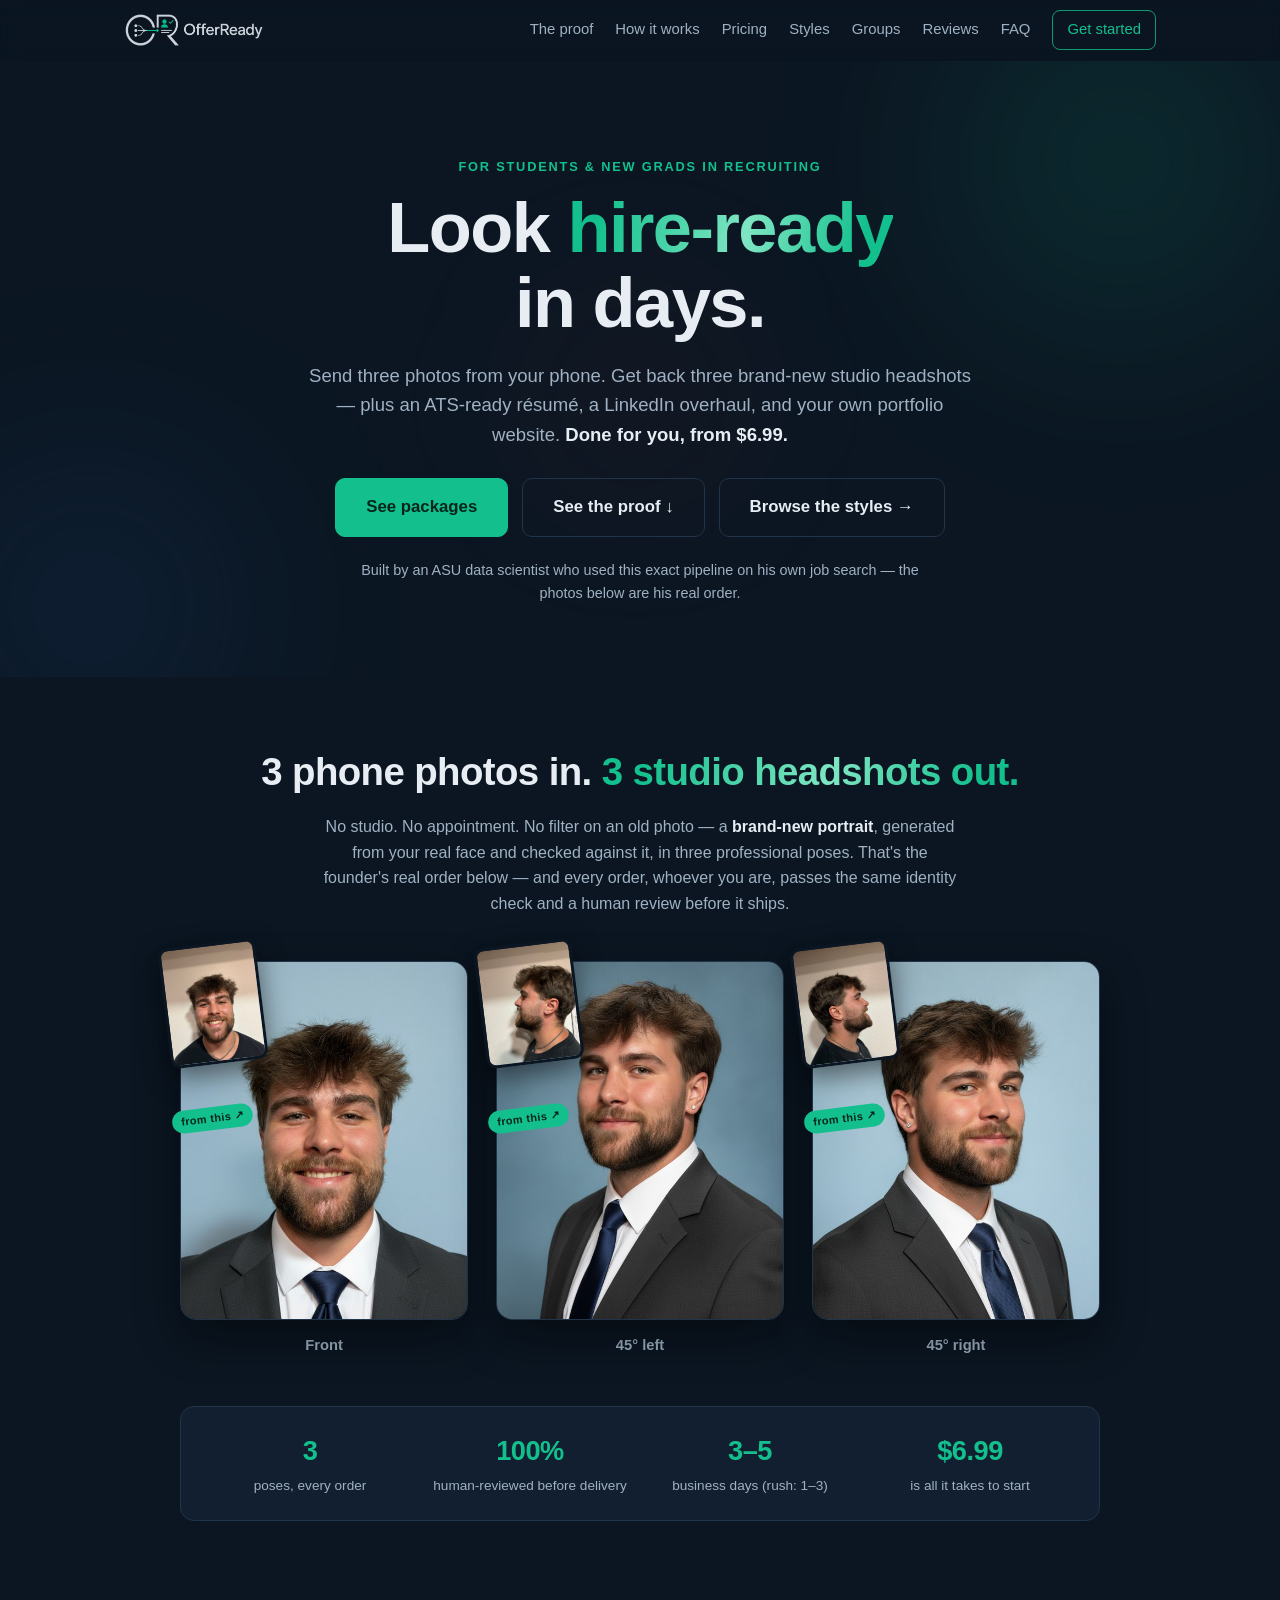
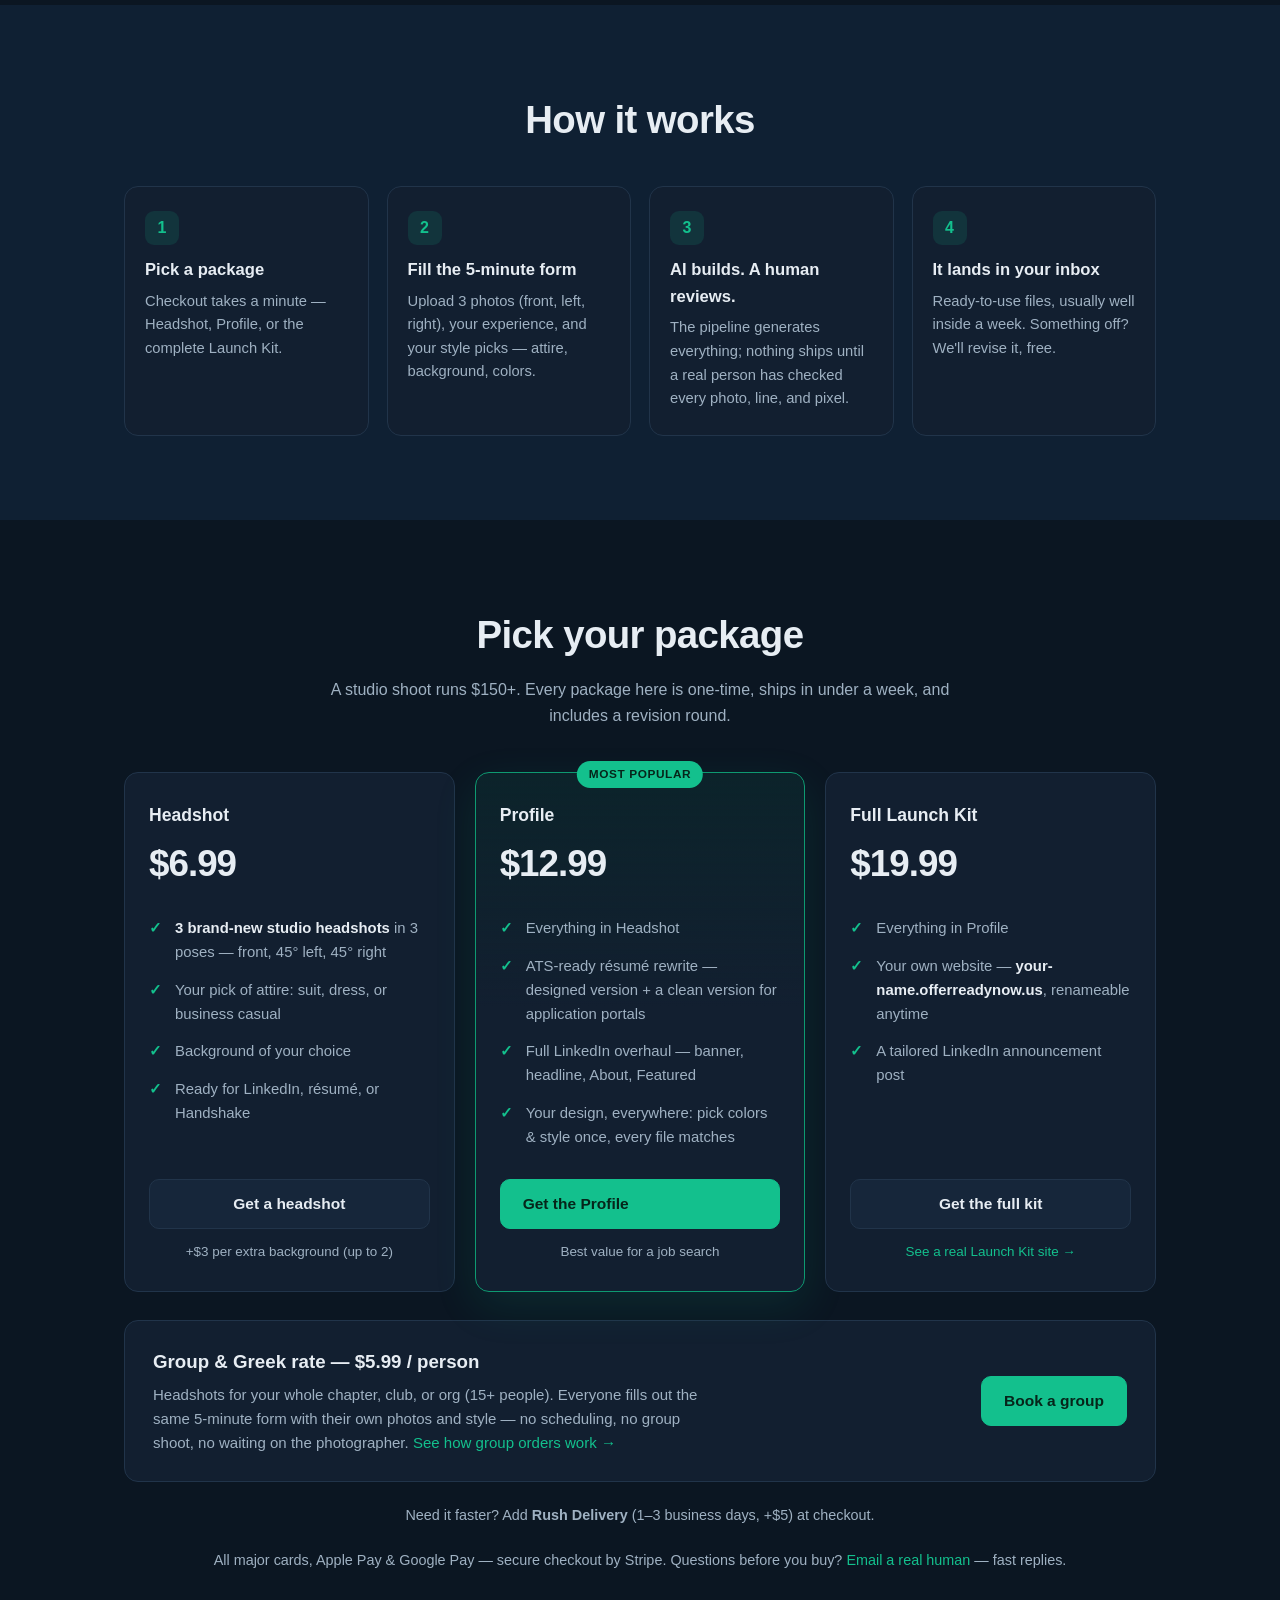
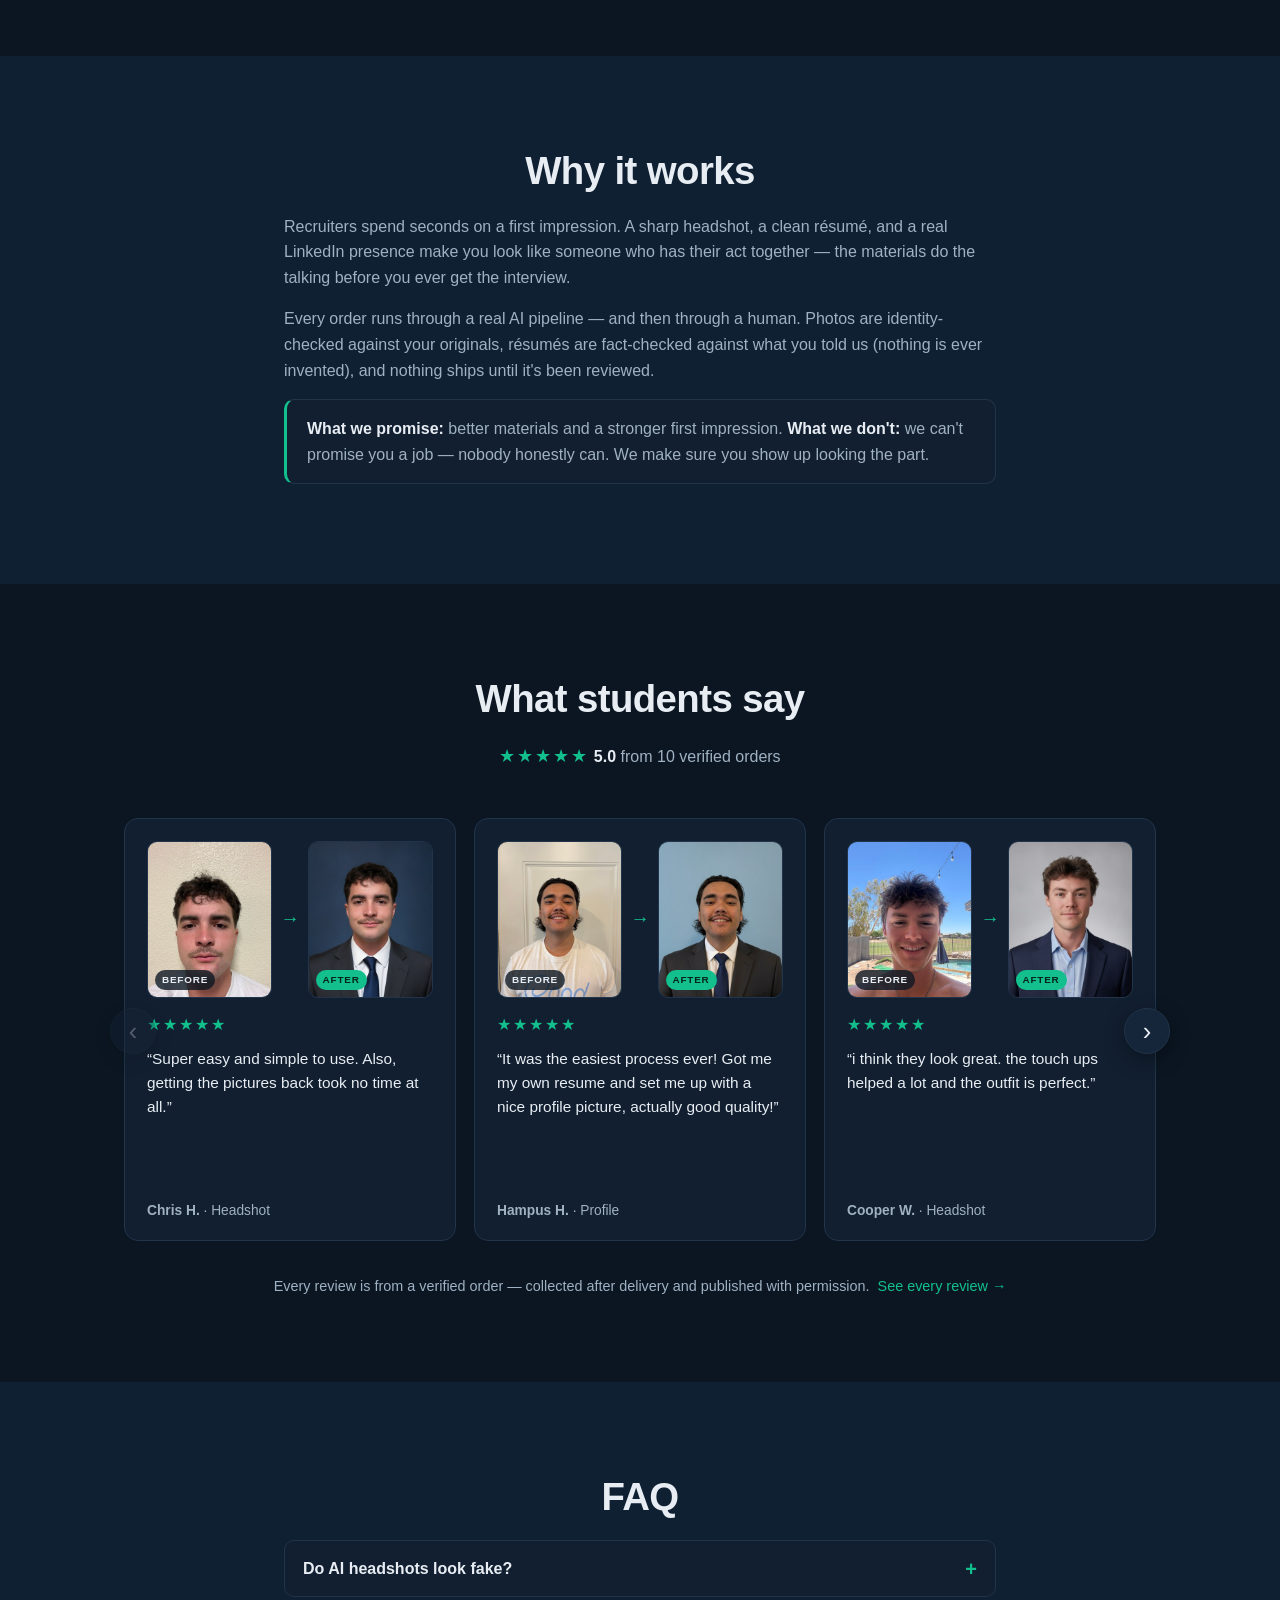
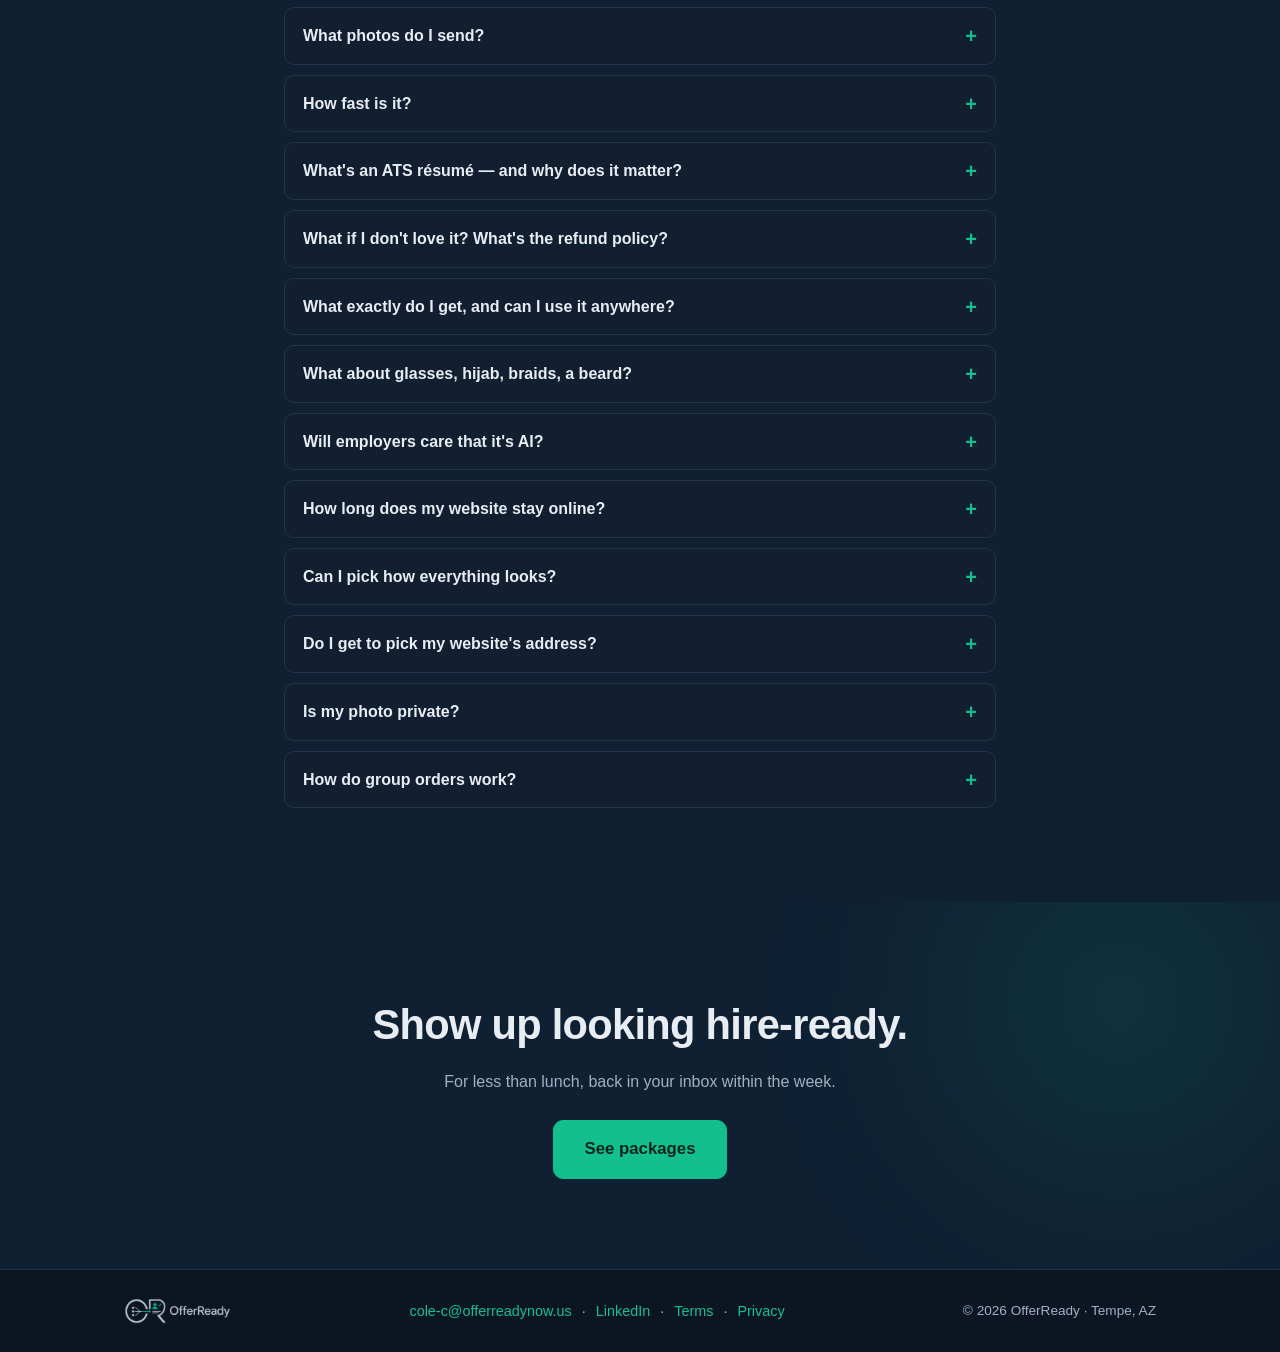
==== commit ce37bb11: "copy: kill repetition — each fact gets one canonical home Site-wide phrase scan found the landing re" ====
--- a/index.html
+++ b/index.html
@@ -12,6 +12,7 @@
   <meta property="og:type" content="website" />
   <meta name="twitter:card" content="summary_large_image" />
   <meta name="twitter:image" content="https://offerreadynow.us/assets/proof/og_card.png" />
+  <link rel="canonical" href="https://offerreadynow.us/" />
   <link rel="icon" type="image/png" href="assets/favicon.png" />
   <link rel="stylesheet" href="style.css" />
 </head>
@@ -38,7 +39,7 @@
     <div class="container hero-inner">
       <p class="eyebrow reveal">For students &amp; new grads in recruiting</p>
       <h1 class="reveal">Look <span class="grad-text">hire-ready</span><br/>in days.</h1>
-      <p class="lede reveal">Send three phone photos. Get three brand-new studio headshots — plus an ATS-ready résumé, a LinkedIn overhaul, and your own portfolio website. <strong>Done for you in 3–5 business days, from $6.99.</strong></p>
+      <p class="lede reveal">Send three photos from your phone. Get back three brand-new studio headshots — plus an ATS-ready résumé, a LinkedIn overhaul, and your own portfolio website. <strong>Done for you, from $6.99.</strong></p>
       <div class="cta-row reveal">
         <a href="#pricing" class="btn btn-primary btn-lg">See packages</a>
         <a href="#reviews" class="btn btn-ghost btn-lg">See the proof ↓</a>
@@ -95,7 +96,7 @@
         <div class="step reveal"><span class="num">1</span><h3>Pick a package</h3><p>Checkout takes a minute — Headshot, Profile, or the complete Launch Kit.</p></div>
         <div class="step reveal"><span class="num">2</span><h3>Fill the 5-minute form</h3><p>Upload 3 photos (front, left, right), your experience, and your style picks — attire, background, colors.</p></div>
         <div class="step reveal"><span class="num">3</span><h3>AI builds. A human reviews.</h3><p>The pipeline generates everything; nothing ships until a real person has checked every photo, line, and pixel.</p></div>
-        <div class="step reveal"><span class="num">4</span><h3>It lands in your inbox</h3><p>Ready-to-use files in 3–5 business days. One free revision round within 7 days.</p></div>
+        <div class="step reveal"><span class="num">4</span><h3>It lands in your inbox</h3><p>Ready-to-use files, usually well inside a week. Something off? We'll revise it, free.</p></div>
       </div>
     </div>
   </section>
@@ -104,7 +105,7 @@
   <section class="section" id="pricing">
     <div class="container">
       <h2 class="reveal">Pick your package</h2>
-      <p class="section-sub reveal">A studio shoot runs $150+. This is one-time, from $6.99 — 3–5 business day turnaround, one free revision round.</p>
+      <p class="section-sub reveal">A studio shoot runs $150+. Every package here is one-time, ships in under a week, and includes a revision round.</p>
       <div class="tiers">
 
         <div class="tier reveal">
@@ -116,7 +117,7 @@
             <li>Background of your choice</li>
             <li>Ready for LinkedIn, résumé, or Handshake</li>
           </ul>
-          <a href="https://buy.stripe.com/5kQfZhaCI4BLbZAaWE9Zm02" class="btn btn-tier" data-tier="headshot">Get a headshot</a>
+          <a href="https://buy.stripe.com/5kQfZhaCI4BLbZAaWE9Zm02" class="btn btn-tier" data-tier="headshot" data-goatcounter-click="buy-headshot">Get a headshot</a>
           <p class="addon">+$3 per extra background (up to 2)</p>
         </div>
 
@@ -130,7 +131,7 @@
             <li>Full LinkedIn overhaul — banner, headline, About, Featured</li>
             <li>Your design, everywhere: pick colors &amp; style once, every file matches</li>
           </ul>
-          <a href="https://buy.stripe.com/dRmaEXbGM2tD9Rse8Q9Zm03" class="btn btn-primary" data-tier="profile">Get the Profile</a>
+          <a href="https://buy.stripe.com/dRmaEXbGM2tD9Rse8Q9Zm03" class="btn btn-primary" data-tier="profile" data-goatcounter-click="buy-profile">Get the Profile</a>
           <p class="addon">Best value for a job search</p>
         </div>
 
@@ -142,7 +143,7 @@
             <li>Your own website — <strong>your-name.offerreadynow.us</strong>, renameable anytime</li>
             <li>A tailored LinkedIn announcement post</li>
           </ul>
-          <a href="https://buy.stripe.com/cNieVd6ms7NX0gSaWE9Zm00" class="btn btn-tier" data-tier="kit">Get the full kit</a>
+          <a href="https://buy.stripe.com/cNieVd6ms7NX0gSaWE9Zm00" class="btn btn-tier" data-tier="kit" data-goatcounter-click="buy-kit">Get the full kit</a>
           <p class="addon"><a href="https://cole-campbell.offerreadynow.us/" target="_blank" rel="noopener">See a real Launch Kit site →</a></p>
         </div>
 
@@ -153,7 +154,7 @@
           <h3>Group &amp; Greek rate — $5.99 / person</h3>
           <p>Headshots for your whole chapter, club, or org (15+ people). Everyone fills out the same 5-minute form with their own photos and style — no scheduling, no group shoot, no waiting on the photographer. <a href="/groups/">See how group orders work →</a></p>
         </div>
-        <a href="https://buy.stripe.com/8x2dR9h162tD4x89SA9Zm01" class="btn btn-primary" data-tier="group">Book a group</a>
+        <a href="https://buy.stripe.com/8x2dR9h162tD4x89SA9Zm01" class="btn btn-primary" data-tier="group" data-goatcounter-click="buy-group">Book a group</a>
       </div>
 
       <p class="rush-note reveal">Need it faster? Add <strong>Rush Delivery</strong> (1–3 business days, +$5) at checkout.</p>
@@ -213,7 +214,7 @@
     <div class="aurora a1"></div>
     <div class="container center">
       <h2 class="reveal">Show up looking hire-ready.</h2>
-      <p class="reveal">From $6.99. In your inbox in 3–5 business days.</p>
+      <p class="reveal">For less than lunch, back in your inbox within the week.</p>
       <a href="#pricing" class="btn btn-primary btn-lg reveal">See packages</a>
     </div>
   </section>
@@ -277,11 +278,17 @@
       track.addEventListener('scroll', sync, { passive: true });
       addEventListener('resize', sync);
       sync();
-    }).catch(() => {});
+    }).catch(() => {
+      // reviews.json unreachable — still give visitors a path to the review archive
+      const nv = document.getElementById('nav-reviews');
+      nv.href = '/reviews/'; nv.style.display = '';
+    });
     const io = new IntersectionObserver(es => es.forEach(e => {
       if (e.isIntersecting) { e.target.classList.add('in'); io.unobserve(e.target); }
     }), {threshold: 0.12});
     document.querySelectorAll('.reveal').forEach(el => io.observe(el));
   </script>
+  <!-- privacy-friendly analytics (GoatCounter) — pageviews + data-goatcounter-click events -->
+  <script data-goatcounter="https://offerready.goatcounter.com/count" async src="//gc.zgo.at/count.js"></script>
 </body>
 </html>
